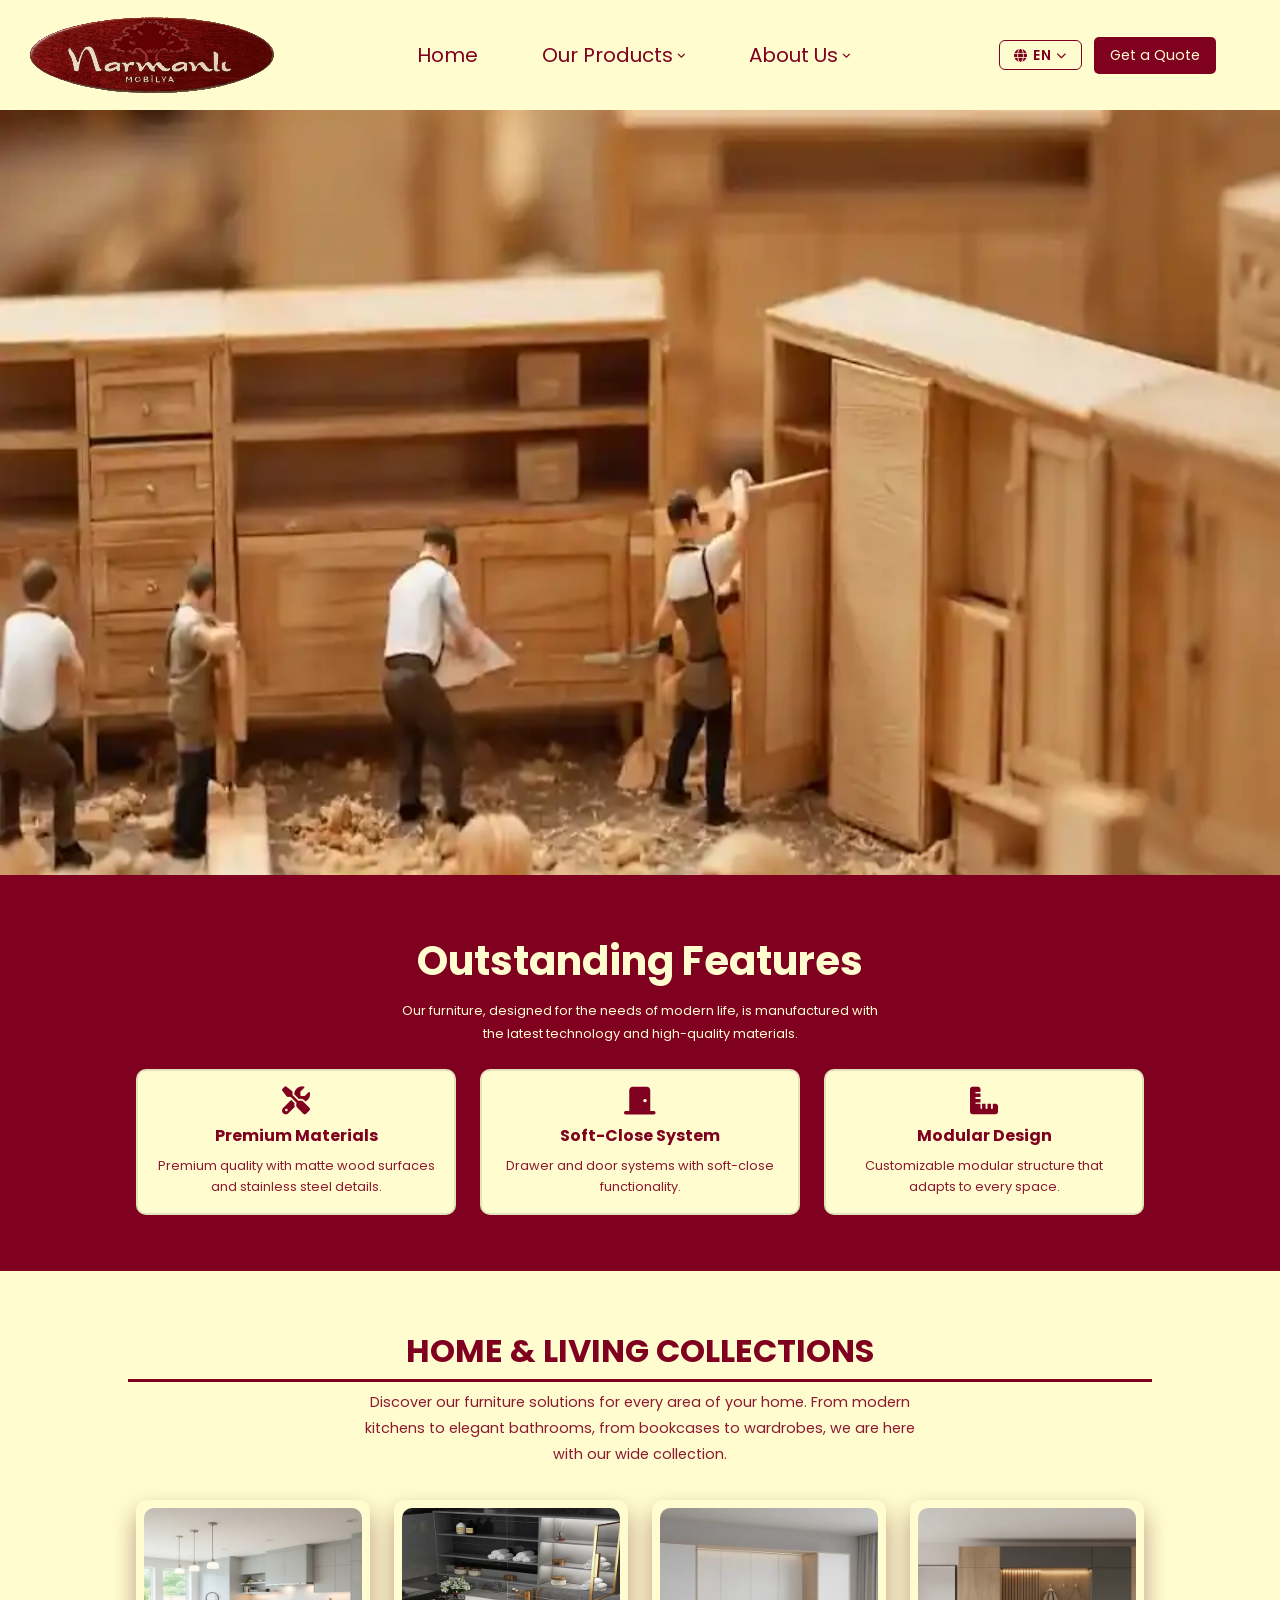
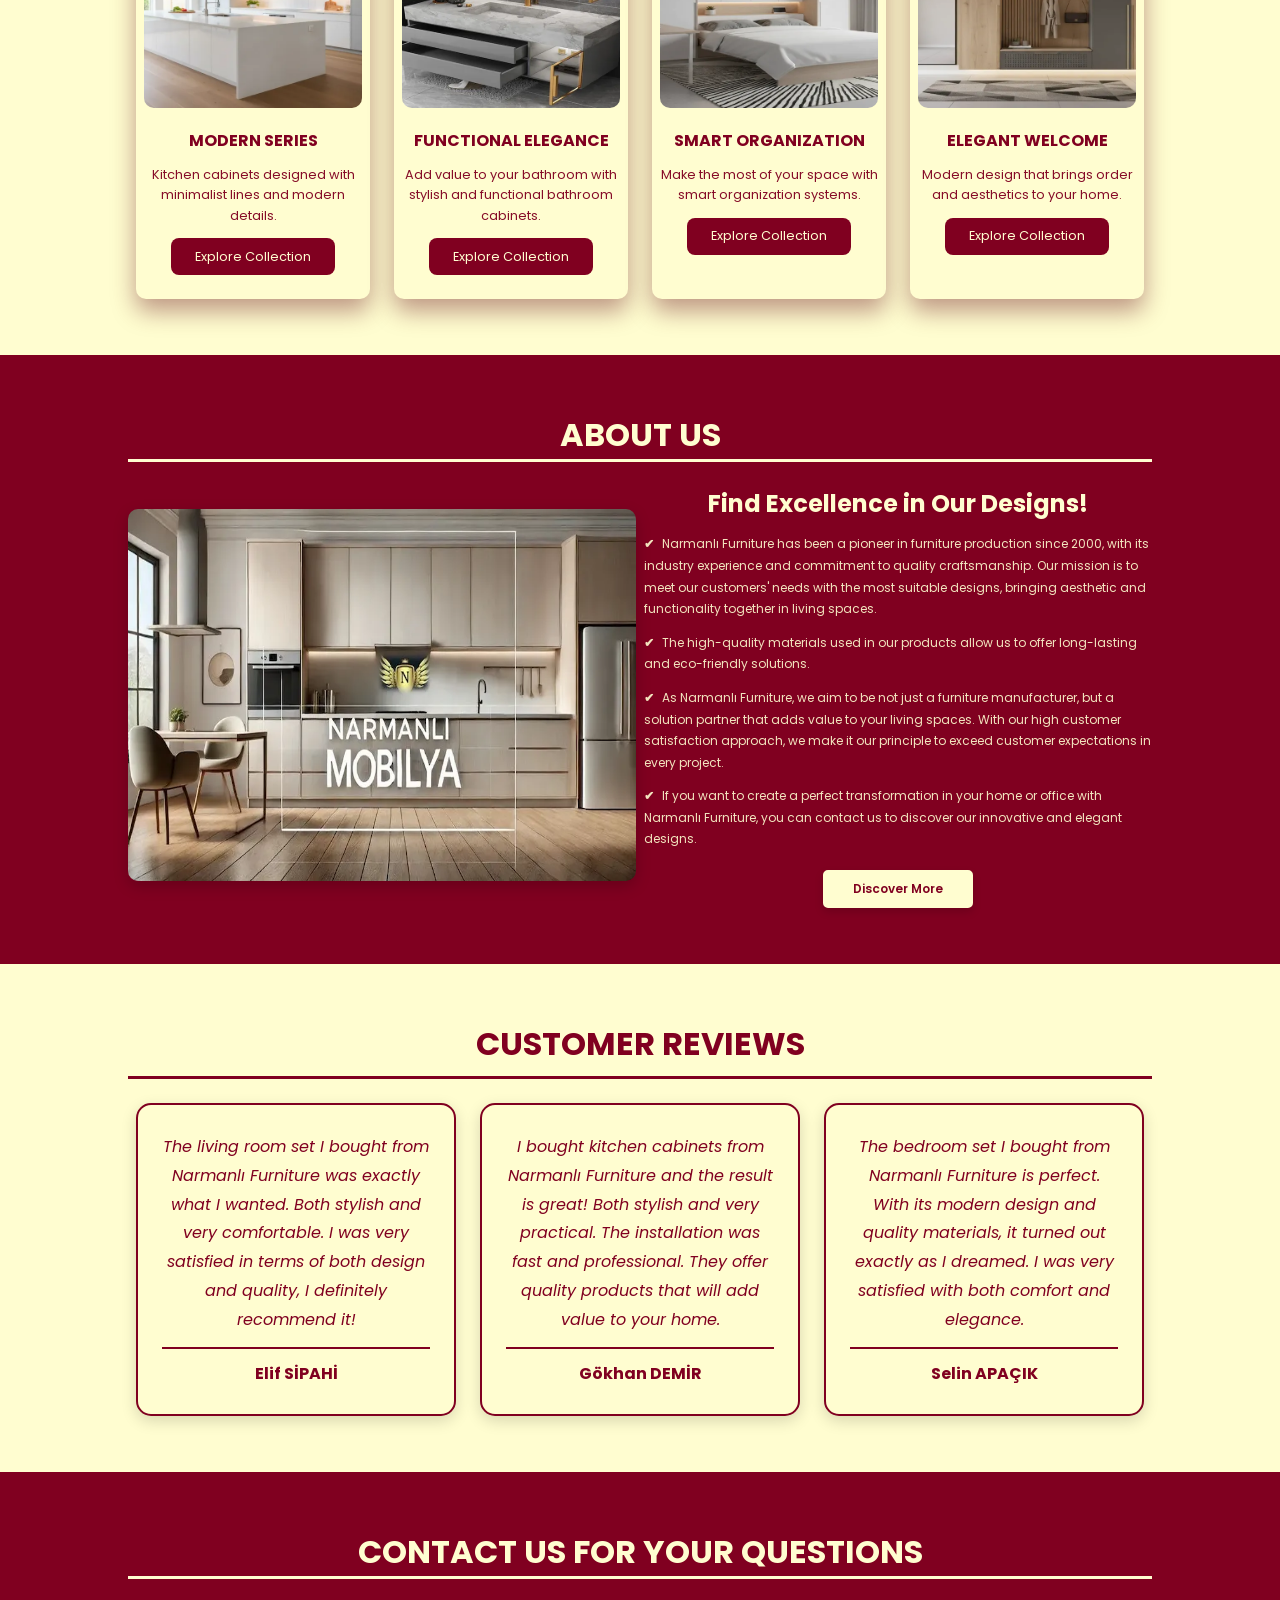
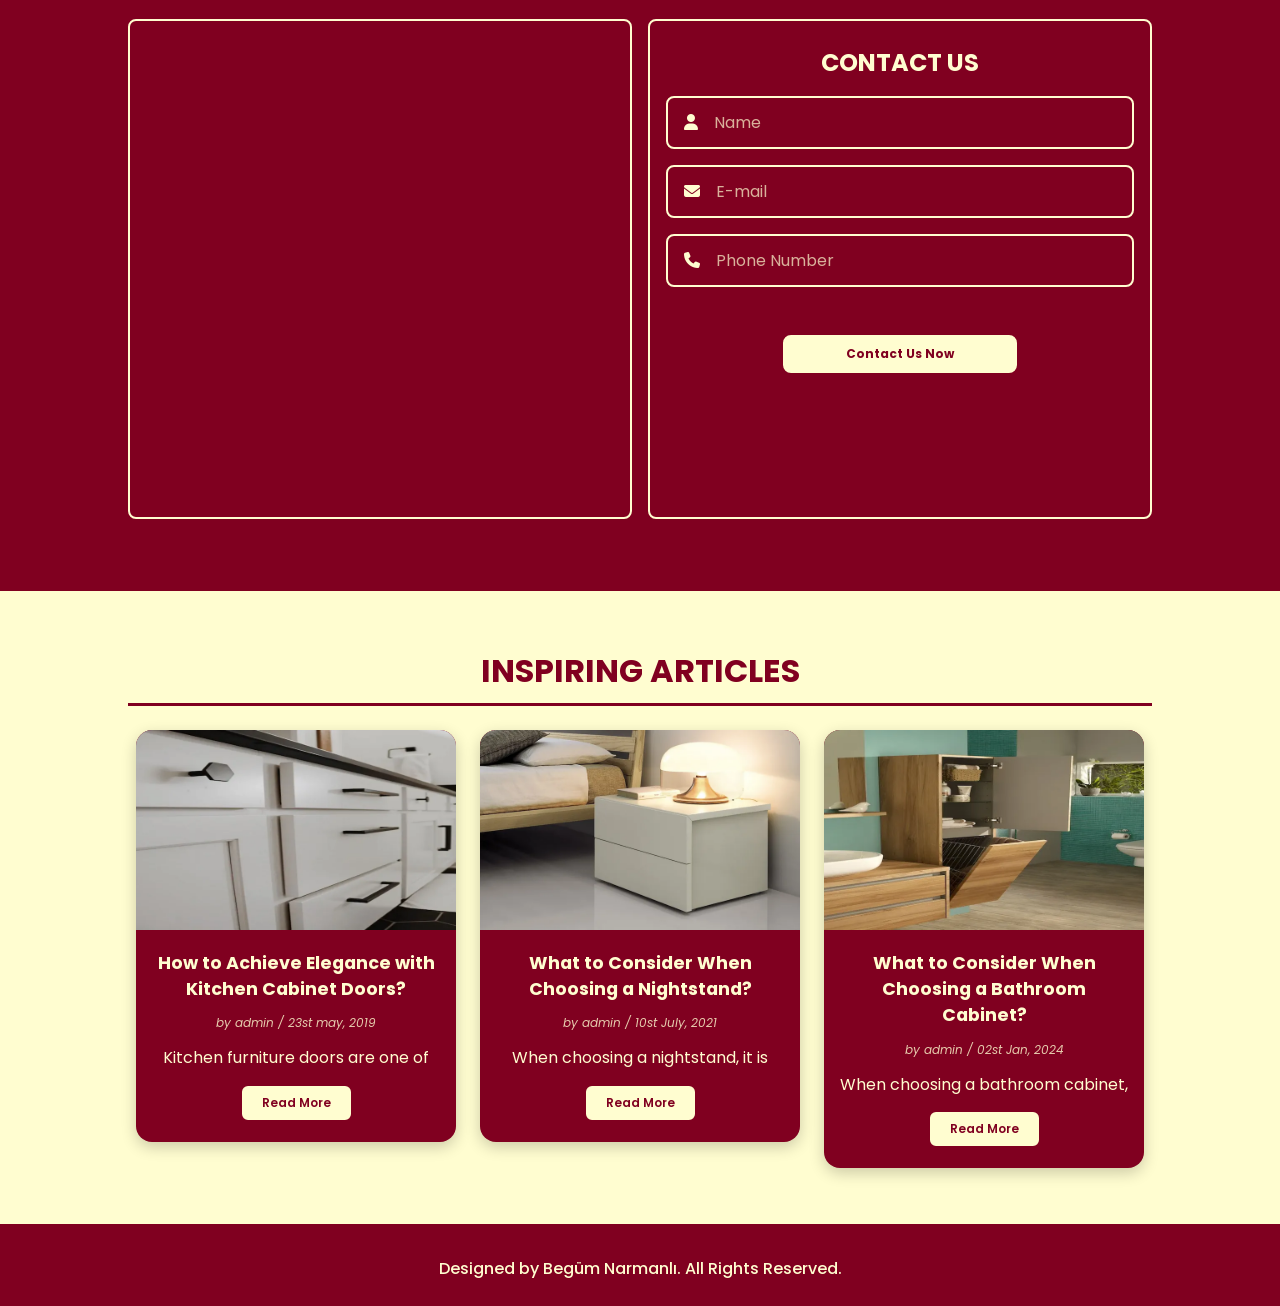
==== index.html @ 0a2f7d7a "logo svg güncellendi, ikon eklendi" ====
<!doctype html>
<html lang="tr">
  <head>
    <meta charset="UTF-8" />
    <meta http-equiv="X-UA-Compatible" content="IE=edge" />
    <meta name="viewport" content="width=device-width, initial-scale=1.0" />
    <link rel="preconnect" href="https://fonts.googleapis.com" />
    <link rel="preconnect" href="https://fonts.gstatic.com" crossorigin />
    <link
      href="https://fonts.googleapis.com/css2?family=Poppins:wght@100;300;400;500;600&display=swap"
      rel="stylesheet"
    />
    <link
      rel="stylesheet"
      href="https://cdnjs.cloudflare.com/ajax/libs/font-awesome/6.1.1/css/all.min.css"
      integrity="sha512-KfkfwYDsLkIlwQp6LFnl8zNdLGxu9YAA1QvwINks4PhcElQSvqcyVLLD9aMhXd13uQjoXtEKNosOWaZqXgel0g=="
      crossorigin="anonymous"
      referrerpolicy="no-referrer"
    />
    <title>Narmanlı Mobilya</title>

    <link rel="icon" type="image/png" href="resimler/icons/app-icon-512.png" />
    <link rel="apple-touch-icon" href="resimler/icons/app-icon-apple.png" />
    <link
      rel="icon"
      type="image/png"
      sizes="192x192"
      href="resimler/icons/app-icon-192.png"
    />
    <link
      rel="icon"
      type="image/png"
      sizes="512x512"
      href="resimler/icons/app-icon-512.png"
    />
    <meta
      name="msapplication-TileImage"
      content="resimler/icons/app-icon-512.png"
    />
    <link rel="stylesheet" href="styles/style.css" />
  </head>
  <body>
    <header class="header">
      <a href="#" class="logo">
        <img
          src="resimler/hakkimizda/narmanli-logo.svg"
          alt="Narmanlı Mobilya"
        />
      </a>

      <nav class="navbar">
        <a href="index.html" data-i18n="nav-home">Anasayfa</a>

        <div class="dropdown">
          <a href="#" class="dropbtn" data-i18n="nav-products">Ürünlerimiz</a>
          <ul class="dropdown-content">
            <li>
              <a href="products-mutfak.html" data-i18n="nav-mutfak">MUTFAK</a>
            </li>
            <li>
              <a href="products-banyo.html#banyo" data-i18n="nav-banyo"
                >BANYO</a
              >
            </li>
            <li>
              <a href="products-vestiyer.html#vestiyer" data-i18n="nav-vestiyer"
                >VESTİYER</a
              >
            </li>
            <li>
              <a href="products-komodin.html#komodin" data-i18n="nav-komodin"
                >KOMODİN</a
              >
            </li>
            <li>
              <a href="products-gardırop.html#gardirob" data-i18n="nav-gardırop"
                >GARDIROP</a
              >
            </li>
            <li>
              <a href="products-kitaplık.html#kitaplik" data-i18n="nav-kitaplik"
                >KİTAPLIK</a
              >
            </li>
            <li>
              <a href="products-sifonyer.html#sifonyer" data-i18n="nav-sifonyer"
                >ŞİFONYER</a
              >
            </li>
            <li>
              <a
                href="products-dusmeyatak.html#dusme-yatak"
                data-i18n="nav-dusme-yatak"
                >DÜŞME YATAK</a
              >
            </li>
          </ul>
        </div>

        <div class="dropdown">
          <a href="#" class="dropbtn" data-i18n="nav-about">Hakkımızda</a>
          <ul class="dropdown-content">
            <li>
              <a href="kurumsal-ilkeler.html" data-i18n="nav-kurumsal"
                >KURUMSAL İLKELERİMİZ</a
              >
            </li>
            <li><a href="vizyon.html" data-i18n="nav-vizyon">VİZYONUMUZ</a></li>
            <li><a href="misyon.html" data-i18n="nav-misyon">MİSYONUMUZ</a></li>
            <li>
              <a href="urun-konseptleri.html" data-i18n="nav-urun-konsept"
                >ÜRÜN KONSEPTLERİMİZ</a
              >
            </li>
            <li><a href="slogan.html" data-i18n="nav-slogan">SLOGANIMIZ</a></li>
          </ul>
        </div>

        <a
          href="https://wa.me/905057379044"
          target="_blank"
          rel="noopener"
          class="whatsapp-btn whatsapp-mobile"
          data-i18n="nav-whatsapp"
          >Teklif Alın</a
        >
      </nav>

      <div class="header-right">
        <div class="lang-switcher-wrapper">
          <div id="lang-switcher">
            <button
              id="lang-toggle-btn"
              onclick="toggleLangDropdown()"
              aria-label="Dil seç"
            >
              <i class="fas fa-globe"></i>
              <span id="current-lang-label">TR</span>
              <i class="fas fa-chevron-down"></i>
            </button>
            <div id="lang-dropdown" role="menu">
              <button
                class="lang-option active"
                data-lang="tr"
                onclick="setLang('tr')"
                role="menuitem"
              >
                TR
              </button>
              <button
                class="lang-option"
                data-lang="en"
                onclick="setLang('en')"
                role="menuitem"
              >
                EN
              </button>
              <button
                class="lang-option"
                data-lang="ru"
                onclick="setLang('ru')"
                role="menuitem"
              >
                RU
              </button>
            </div>
          </div>
        </div>
        <div id="menu-btn" class="fas fa-bars"></div>
        <a
          href="https://wa.me/905057379044"
          target="_blank"
          rel="noopener"
          class="whatsapp-btn whatsapp-desktop"
          data-i18n="nav-whatsapp"
          >Teklif Alın</a
        >
      </div>
    </header>

    <section class="home">
      <video
        autoplay
        muted
        loop
        playsinline
        webkit-playsinline
        preload="metadata"
        class="bg-video"
        poster="resimler/anasayfa/video-kapak.webp"
        fetchpriority="high"
      >
        <source
          src="resimler/anasayfa/0.50-Minyatür-Insanlar-ıos-uyumlu.mp4"
          type="video/mp4"
        />
        <span data-i18n="video_error"
          >Tarayıcınız bu videoyu desteklemiyor.</span
        >
      </video>
    </section>

    <section class="features" data-scroll-color="light">
      <div class="features-header">
        <h2 data-i18n="features-title">Öne Çıkan Özellikler</h2>
        <p data-i18n="features-desc">
          Modern yaşamın ihtiyaçlarına uygun tasarlanmış mobilyalarımız, en son
          teknoloji ve yüksek kalite malzemelerle üretilmektedir.
        </p>
      </div>

      <div class="features-grid">
        <div class="feature-box">
          <i class="fa-solid fa-screwdriver-wrench"></i>
          <h3 data-i18n="feature1-title">Premium Malzemeler</h3>
          <p data-i18n="feature1-desc">
            Mat dokulu ahşap yüzeyler ve paslanmaz çelik detaylarla premium
            kalite.
          </p>
        </div>
        <div class="feature-box">
          <i class="fas fa-door-closed"></i>
          <h3 data-i18n="feature2-title">Soft-Close Sistem</h3>
          <p data-i18n="feature2-desc">
            Yumuşak kapanma özellikli çekmece ve kapak sistemleri.
          </p>
        </div>
        <div class="feature-box">
          <i class="fa-solid fa-ruler-combined"></i>
          <h3 data-i18n="feature3-title">Modüler Tasarım</h3>
          <p data-i18n="feature3-desc">
            Her alana uyum sağlayan özelleştirilebilir modüler yapı.
          </p>
        </div>
      </div>
    </section>

    <section class="menu" id="menu" data-scroll-color="dark">
      <h1 class="heading" data-i18n="menu-title">
        EV VE YAŞAM KOLEKSİYONLARIMIZ
      </h1>
      <p data-i18n="menu-desc">
        Evinizin her alanına uygun mobilya çözümlerimizi keşfedin. Modern
        mutfaklardan şık banyolara, kitaplıklardan gardıroplara kadar geniş
        koleksiyonumuzla yanınızdayız.
      </p>

      <div class="box-container">
        <div class="box">
          <div class="box-head">
            <img
              src="resimler/anasayfa/anasayfa-mutfak.webp"
              width="590"
              height="350"
              loading="lazy"
              alt="Mutfak Koleksiyonu"
            />
            <h3 class="menu-category" data-i18n="menu-cat1">MODERN SERİ</h3>
            <p class="box-text" data-i18n="menu-text1">
              Minimalist çizgiler ve modern detaylarla tasarlanmış mutfak
              dolapları.
            </p>
            <a
              href="products-mutfak.html"
              class="koleksiyon-btn"
              data-i18n="koleksiyon-btn"
              >Koleksiyonu İncele</a
            >
          </div>
        </div>

        <div class="box">
          <div class="box-head">
            <img
              src="resimler/anasayfa/anasayfa-banyo.webp"
              width="590"
              height="350"
              loading="lazy"
              alt="Banyo Koleksiyonu"
            />
            <h3 class="menu-category" data-i18n="menu-cat2">
              FONKSİYONEL ŞIKLIK
            </h3>
            <p class="box-text" data-i18n="menu-text2">
              Şık ve fonksiyonel banyo dolapları ile banyonuza değer katın.
            </p>
            <a
              href="products-banyo.html"
              class="koleksiyon-btn"
              data-i18n="koleksiyon-btn"
              >Koleksiyonu İncele</a
            >
          </div>
        </div>

        <div class="box">
          <div class="box-head">
            <img
              src="resimler/anasayfa/anasayfa-dusme-yatak.webp"
              width="590"
              height="350"
              loading="lazy"
              alt="Düşme Yatak Koleksiyonu"
            />
            <h3 class="menu-category" data-i18n="menu-cat3">AKILLI DÜZEN</h3>
            <p class="box-text" data-i18n="menu-text3">
              Akıllı düzenleme sistemleri ile alanınızı en iyi şekilde
              değerlendirin.
            </p>
            <a
              href="products-dusmeyatak.html"
              class="koleksiyon-btn"
              data-i18n="koleksiyon-btn"
              >Koleksiyonu İncele</a
            >
          </div>
        </div>

        <div class="box">
          <div class="box-head">
            <img
              src="resimler/anasayfa/anasayfa-gardırop.webp"
              width="590"
              height="350"
              loading="lazy"
              alt="Gardırop Koleksiyonu"
            />
            <h3 class="menu-category" data-i18n="menu-cat4">ZARİF KARŞILAMA</h3>
            <p class="box-text" data-i18n="menu-text4">
              Evinize düzen ve estetik katacak modern tasarım.
            </p>
            <a
              href="products-gardırop.html"
              class="koleksiyon-btn"
              data-i18n="koleksiyon-btn"
              >Koleksiyonu İncele</a
            >
          </div>
        </div>
      </div>
    </section>

    <section class="about" id="about" data-scroll-color="light">
      <h1 class="heading"><span data-i18n="about-title">Hakkımızda</span></h1>
      <div class="row">
        <div class="image">
          <img
            src="resimler/anasayfa/about.webp"
            width="655"
            height="372"
            alt="Hakkımızda"
            loading="lazy"
          />
        </div>
        <div class="content">
          <h3 data-i18n="about-h3">Mükemmelliği Tasarımlarımızda Bulun!</h3>
          <p data-i18n="about-p1">
            Narmanlı Mobilya, 2000 yılından bu yana sektördeki tecrübesi ve
            kaliteli işçilik anlayışıyla mobilya üretiminde öncü bir markadır.
            Misyonumuz, müşterilerimizin ihtiyaçlarına en uygun tasarımları
            sunarak, yaşam alanlarını estetik ve fonksiyonellikle
            buluşturmaktır.
          </p>
          <p data-i18n="about-p2">
            Ürünlerimizde kullanılan yüksek kaliteli malzemeler, uzun ömürlü ve
            çevre dostu çözümler sunmamıza olanak tanımaktadır.
          </p>
          <p data-i18n="about-p3">
            Narmanlı Mobilya olarak, sadece bir mobilya üreticisi değil, aynı
            zamanda yaşam alanlarınıza değer katan bir çözüm ortağı olmayı
            amaçlıyoruz. Yüksek müşteri memnuniyeti anlayışımızla, her
            projemizde müşteri beklentilerini aşmayı ilke ediniyoruz.
          </p>
          <p data-i18n="about-p4">
            Siz de Narmanlı Mobilya ile evinizde veya ofisinizde mükemmel bir
            değişim yaratmak isterseniz, yenilikçi ve şık tasarımlarımızı
            keşfetmek için bizimle iletişime geçebilirsiniz.
          </p>
          <a
            href="kurumsal-ilkeler.html"
            class="kesfet-btn"
            data-i18n="about-btn"
            >Daha Fazla Keşfet</a
          >
        </div>
      </div>
    </section>

    <section class="review" id="review" data-scroll-color="dark">
      <h1 class="yorumlar-heading" data-i18n="reviews-title">
        Kullanıcı <span>Yorumları</span>
      </h1>
      <div class="box-container">
        <div class="box">
          <p data-i18n="review1">
            Narmanlı Mobilya'dan aldığım oturma odası takımı tam istediğim gibi
            oldu. Hem şık hem de çok rahat. Hem tasarım hem de kalite açısından
            çok memnun kaldım, kesinlikle tavsiye ederim!
          </p>
          <h3>Elif SİPAHİ</h3>
        </div>
        <div class="box">
          <p data-i18n="review2">
            Narmanlı Mobilya'dan mutfak dolapları aldım ve sonuç harika! Hem şık
            hem de çok kullanışlı. Kurulum hızlı ve profesyoneldi. Evinize değer
            katacak kaliteli ürünler sunuyorlar.
          </p>
          <h3>Gökhan DEMİR</h3>
        </div>
        <div class="box">
          <p data-i18n="review3">
            Narmanlı Mobilya'dan aldığım yatak odası takımı mükemmel. Modern
            tasarımı ve kaliteli malzemeleri ile hayalimdeki gibi oldu. Hem
            kullanım rahatlığı hem de şıklığıyla çok memnun kaldım.
          </p>
          <h3>Selin APAÇIK</h3>
        </div>
      </div>
    </section>

    <main>
      <section class="contact" id="contact" data-scroll-color="light">
        <h2 class="heading" data-i18n="contact-title">
          Sorularınız İçİn <span>Bize Ulaşın</span>
        </h2>

        <div class="row">
          <iframe
            title="Narmanlı Mobilya Mağaza Konumu"
            class="map"
            src="https://www.google.com/maps/embed?pb=!1m18!1m12!1m3!1d12037.852231349814!2d28.985091699999998!3d41.03700175!2m3!1f0!2f0!3f0!3m2!1i1024!2i768!4f13.1!3m3!1m2!1s0x14cab7650656bd63%3A0x8ca058b28c20b6c3!2zVGFrc2ltIE1leWRhbsSxLCBHw7xtw7zFn3N1eXUsIDM0NDM1IEJleW_En2x1L8Swc3RhbmJ1bA!5e0!3m2!1str!2str!4v1652655842555!5m2!1str!2str"
            loading="lazy"
            referrerpolicy="no-referrer-when-downgrade"
          ></iframe>

          <form>
            <h3 data-i18n="contact-h3">Bİze Ulaşın</h3>

            <div class="inputBox">
              <i class="fas fa-user" aria-hidden="true"></i>
              <input
                type="text"
                id="name"
                name="name"
                data-i18n-placeholder="contact-name"
                placeholder="İsim"
                aria-label="İsim"
              />
            </div>

            <div class="inputBox">
              <i class="fas fa-envelope" aria-hidden="true"></i>
              <input
                type="email"
                id="email"
                name="email"
                data-i18n-placeholder="contact-email"
                data-i18n-title="contact-email-title"
                placeholder="E-mail"
                required
                aria-label="E-posta adresi"
                title="Lütfen geçerli bir e-posta adresi giriniz."
              />
            </div>

            <div class="inputBox">
              <i class="fas fa-phone" aria-hidden="true"></i>
              <input
                type="text"
                id="phone"
                name="phone"
                data-i18n-placeholder="contact-phone"
                data-i18n-title="contact-phone-title"
                placeholder="Telefon Numarası"
                required
                pattern="[0-9]{10,15}"
                aria-label="Telefon numarası"
                title="Lütfen sadece 10 ila 15 hane arasında rakam giriniz."
              />
            </div>

            <button class="btn" data-i18n="contact-btn">
              Hemen İletişime Geçin
            </button>
          </form>
        </div>
      </section>
    </main>

    <section class="blogs" id="blogs" data-scroll-color="dark">
      <h1 class="blogs-heading" data-i18n="blogs-title">
        İlham<span> Veren Yazılar</span>
      </h1>
      <div class="box-container">
        <div class="box">
          <div class="image">
            <img
              src="resimler/anasayfa/blog_1.webp"
              width="590"
              height="350"
              loading="lazy"
              alt="blog"
            />
          </div>
          <div class="content">
            <a href="#" class="title" data-i18n="blog1-title"
              >Mutfak Kapaklarıyla Şıklık Nasıl Sağlanır?</a
            >
            <span>by admin / 23st may, 2019</span>
            <p data-i18n="blog1-text">
              Mutfak mobilyası kapakları, hem estetik hem de fonksiyonellik
              açısından mutfak tasarımının en önemli unsurlarından biridir.
              Doğru malzeme ve tasarım seçimiyle, mutfağınızda şıklığı ve düzeni
              bir arada yakalayabilirsiniz.
            </p>
            <a href="#" class="blog-btn" data-i18n="blog-btn">Devamını Oku</a>
          </div>
        </div>
        <div class="box">
          <div class="image">
            <img
              src="resimler/anasayfa/blog_2.webp"
              width="590"
              height="350"
              loading="lazy"
              alt="blog"
            />
          </div>
          <div class="content">
            <a href="#" class="title" data-i18n="blog2-title"
              >Komodin Seçiminde Nelere Dikkat Edilmeli?</a
            >
            <span>by admin / 10st July, 2021</span>
            <p data-i18n="blog2-text">
              Komodin seçerken, hem estetik hem de fonksiyonelliği göz önünde
              bulundurmak önemlidir. Doğru boyut, odanızın havasını
              değiştirebilir ve ihtiyacınıza göre çekmece veya raf gibi ek
              depolama alanları sunarak düzeni sağlar.
            </p>
            <a href="#" class="blog-btn" data-i18n="blog-btn">Devamını Oku</a>
          </div>
        </div>
        <div class="box">
          <div class="image">
            <img
              src="resimler/anasayfa/blog_3.webp"
              width="590"
              height="350"
              loading="lazy"
              alt="blog"
            />
          </div>
          <div class="content">
            <a href="#" class="title" data-i18n="blog3-title"
              >Banyo Dolabı Seçerken Nelere Dikkat Edilmeli?</a
            >
            <span>by admin / 02st Jan, 2024</span>
            <p data-i18n="blog3-text">
              Banyo dolabı seçerken, suya dayanıklı malzemeler tercih etmek uzun
              ömürlü kullanım sağlar. Ayrıca, alanı verimli kullanabilmek için
              kompakt tasarımlar ve raf ya da çekmece gibi depolama çözümleri
              önemlidir. Banyo dolabınızın rengi ve tarzı, banyonuzun genel
              dekorasyonu ile uyumlu olmalı, aynı zamanda işlevsel bir alan
              yaratmalıdır.
            </p>
            <a href="#" class="blog-btn" data-i18n="blog-btn">Devamını Oku</a>
          </div>
        </div>
      </div>
    </section>

    <section class="footer" data-scroll-color="light">
      <div class="credit">
        <span data-i18n="footer-text"
          >Begüm Narmanlı tarafından tasarlanmıştır. Tüm Hakları Saklıdır.</span
        >
      </div>
    </section>

    <button id="backToTop">
      <i class="fas fa-tools"></i>
    </button>

    <script src="js/lang.js"></script>
    <script src="js/script.js"></script>
  </body>
</html>
---- styles/style.css ----
:root {
  --main-color: #800020;
  --black-color: #fffdd0;
  --border: 0.1rem solid rgba(255, 255, 255, 0.4);
}

* {
  font-family: "Poppins", sans-serif;
  font-display: swap;
  margin: 0;
  padding: 0;
  box-sizing: border-box;
  outline: none;
  border: none;
  text-decoration: none;
  transition: 0.2s ease;
}

html {
  font-size: 55%;
  scroll-padding-top: 9rem;
  scroll-behavior: smooth;
  overflow-x: hidden;
}

html::-webkit-scrollbar {
  width: 0.8rem;
  background-color: var(--black-color);
}

html::-webkit-scrollbar-track {
  background-color: transparent;
}

html::-webkit-scrollbar-thumb {
  border-radius: 3rem;
  background-color: var(--main-color);
}

body {
  background-color: var(--main-color);
  overflow-x: hidden;
}

[data-i18n] {
  visibility: hidden;
}

section {
  padding: 3.5rem 7%;
}

a {
  color: var(--black-color);
  text-decoration: none;
}

.btn {
  margin-top: 1rem;
  display: inline-block;
  padding: 0.5rem 2rem;
  border-radius: 1rem;
  font-size: 1.5rem;
  color: var(--black-color);
  background-color: var(--main-color);
  cursor: pointer;
}

.heading {
  color: var(--black-color);
  text-transform: uppercase;
  font-size: 4rem;
  margin-bottom: 3.5rem;
  border-bottom: 0.1rem solid var(--black-color);
}

.heading span {
  color: var(--black-color);
  text-transform: uppercase;
}

.search-input {
  font-size: 1.6rem;
  color: var(--black-color);
  padding: 1rem;
  text-transform: none;
  border-radius: 3rem;
}

#backToTop {
  position: fixed;
  bottom: 8px;
  right: 8px;
  width: 35px;
  height: 35px;
  border: none;
  border-radius: 50%;
  background-color: transparent;
  color: inherit;
  font-size: 14px;
  cursor: pointer;
  display: none;
  align-items: center;
  justify-content: center;
  box-shadow: 0 4px 8px rgba(0, 0, 0, 0.3);
  transition:
    background-color 0.3s,
    color 0.3s,
    transform 0.3s,
    opacity 0.3s;
  z-index: 1000;
}

body.no-scroll,
html.no-scroll {
  overflow: hidden;
  position: fixed;
  width: 100%;
}

.header {
  background-color: var(--black-color);
  display: flex;
  align-items: center;
  justify-content: space-between;
  padding: 0.3rem 5% 0.3rem 2%;
  margin: 0;
  border-radius: 0;
  position: sticky;
  top: 0;
  z-index: 1000;
  gap: 1rem;
}

.header .logo img {
  width: 130px !important;
  height: 50px !important;
  display: block;
  object-fit: contain;
}

#menu-btn {
  display: block;
  cursor: pointer;
  font-size: 2.5rem;
  color: var(--main-color);
}

.header-right {
  display: flex;
  align-items: center;
  gap: 1.5rem;
}

.header .navbar {
  position: absolute;
  top: 100%;
  right: -100%;
  background-color: var(--black-color);
  height: calc(100vh - 80px);
  width: 100vw;
  display: block;
  transition: right 0.5s ease-out;
  border: 2px solid var(--main-color);
  overflow-y: auto;
}

.header .navbar.active {
  right: 0;
}

.header .navbar > a {
  display: flex;
  align-items: center;
  justify-content: space-between;
  padding: 2rem 2rem;
  border-bottom: 1px solid var(--main-color);
  margin: 0;
  font-size: 2.5rem;
  color: var(--main-color);
  text-decoration: none;
}

.header .navbar > a::after {
  content: "\f105";
  font-family: "Font Awesome 5 Free";
  font-weight: 900;
  margin-left: 0.5rem;
  color: inherit;
  font-size: 1.2rem;
}

.header .navbar .dropdown {
  border-bottom: 1px solid var(--main-color);
}

.header .navbar .dropdown .dropbtn {
  display: flex;
  align-items: center;
  justify-content: space-between;
  width: 100%;
  padding: 2rem 2rem;
  margin: 0;
  font-size: 2.5rem;
  color: var(--main-color);
  background: none;
  border: none;
  cursor: pointer;
  text-decoration: none;
  text-align: left;
}

.header .navbar .dropdown .dropbtn::after {
  content: "\f105";
  font-family: "Font Awesome 5 Free";
  font-weight: 900;
  margin-left: 0.5rem;
  color: inherit;
  font-size: 1.2rem;
  transition: transform 0.3s ease;
}

.header .navbar .dropdown.active .dropbtn::after {
  transform: rotate(90deg);
}

.dropdown-content {
  display: none;
  background-color: var(--main-color);
  list-style-type: none;
  padding: 0;
  margin: 0;
  max-height: 0;
  overflow: hidden;
  transition: max-height 0.5s ease-out;
}

.header .navbar .dropdown.active .dropdown-content {
  display: block;
  max-height: 500px;
}

.dropdown-content li {
  list-style: none;
}

.dropdown-content a {
  display: block;
  padding: 1.5rem 2rem;
  padding-left: 4rem;
  color: var(--black-color);
  text-decoration: none;
  font-size: 2rem;
  border-bottom: 1px solid var(--black-color);
  transition:
    background-color 0.3s ease,
    padding-left 0.3s ease;
}

.dropdown-content a:hover {
  background-color: rgba(139, 0, 0, 0.1);
  padding-left: 4.5rem;
}

.dropdown-content li:last-child a {
  border-bottom: none;
}

.dropdown-content a::after {
  content: none;
}

.whatsapp-desktop {
  display: none;
}

.whatsapp-mobile {
  background-color: var(--main-color);
  color: var(--black-color) !important;
  width: 15rem;
  border-radius: 5px;
  border-bottom: none;
  transform: translateY(0);
  transition: all 0.2s ease-in;
  text-align: center !important;
  margin-top: 20px !important;
  padding: 1rem !important;
  display: block;
  margin-left: 2rem !important;
  margin-right: auto !important;
}

.whatsapp-mobile::after {
  content: none !important;
}

.header .navbar > a.whatsapp-mobile::after {
  content: none !important;
}

.header .search-form {
  position: absolute;
  top: 115%;
  right: 7%;
  background-color: var(--black-color);
  width: 50rem;
  height: 5rem;
  display: flex;
  align-items: center;
  border-radius: 3rem;
  box-shadow: 0px 0px 25px 2px rgb(0 0 0 / 75%);
  transform: scaleY(0);
}

.header .search-form.active {
  transform: scaleY(1);
}

.header .search-form i {
  cursor: pointer;
  font-size: 2.2rem;
  margin-right: 1.5rem;
  color: var(--black-color);
}

.header .search-form input {
  width: 100%;
}

.lang-switcher-wrapper {
  display: flex;
  align-items: center;
  flex-shrink: 0;
}

#lang-switcher {
  position: relative;
  display: inline-flex;
  align-items: center;
}

#lang-toggle-btn {
  display: flex;
  align-items: center;
  gap: 5px;
  background: transparent;
  border: 1.5px solid var(--main-color) !important;
  color: var(--main-color);
  padding: 6px 12px;
  border-radius: 6px;
  cursor: pointer;
  font-size: 13px;
  font-weight: 600;
  letter-spacing: 0.05em;
  transition:
    background 0.2s,
    border-color 0.2s;
  white-space: nowrap;
  line-height: 1;
}

#lang-toggle-btn:hover {
  background: rgba(128, 0, 32, 0.08);
}

#lang-toggle-btn .fa-globe {
  font-size: 13px;
}

#lang-toggle-btn .fa-chevron-down {
  font-size: 10px;
  transition: transform 0.2s;
}

#lang-switcher.open #lang-toggle-btn .fa-chevron-down {
  transform: rotate(180deg);
}

#lang-dropdown {
  display: none;
  position: absolute;
  top: calc(100% + 6px);
  right: 0;
  background: var(--black-color);
  border: 1.5px solid var(--main-color) !important;
  border-radius: 8px;
  box-shadow: 0 8px 24px rgba(128, 0, 32, 0.15);
  overflow: hidden;
  min-width: 80px;
  flex-direction: column;
  z-index: 9999;
}

#lang-switcher.open #lang-dropdown {
  display: flex;
}

.lang-option {
  padding: 9px 18px;
  font-size: 13px;
  font-weight: 600;
  letter-spacing: 0.04em;
  cursor: pointer;
  color: var(--main-color);
  background: transparent;
  border: none !important;
  text-align: center;
  transition: background 0.15s;
  font-family: "Poppins", sans-serif;
}

.lang-option:hover {
  background: rgba(128, 0, 32, 0.08);
}

.lang-option.active {
  background: var(--main-color);
  color: var(--black-color);
}

.home {
  position: relative;
  min-height: 22vh;
  display: flex;
  align-items: center;
  justify-content: center;
  overflow: hidden;
}

.home video.bg-video {
  position: absolute;
  top: 0;
  left: 0;
  width: 100%;
  height: 100%;
  object-fit: cover;
  z-index: -1;
}

.home .content {
  max-width: 60rem;
  position: relative;
  z-index: 1;
}

.features {
  padding: 4rem 5%;
  text-align: center;
  background: var(--main-color);
}

.features-header h2 {
  font-size: 2.5rem;
  color: var(--black-color);
  margin-bottom: 1rem;
  font-weight: bold;
}

.features-header p {
  max-width: 60rem;
  margin: 0 auto 3rem;
  font-size: 1.6rem;
  color: var(--black-color);
  line-height: 1.8;
}

.features-grid {
  display: grid;
  grid-template-columns: repeat(auto-fit, minmax(250px, 1fr));
  gap: 2rem;
  padding: 0 1rem;
}

.feature-box {
  background: var(--black-color);
  border: 2px solid rgba(0, 0, 0, 0.1);
  border-radius: 10px;
  padding: 2rem;
  transition: transform 0.3s ease;
}

.feature-box:hover {
  transform: translateY(-10px);
  box-shadow: 0 8px 20px rgba(139, 0, 0, 0.3);
}

.feature-box i {
  font-size: 3.5rem;
  color: var(--main-color);
  margin-bottom: 1rem;
}

.feature-box h3 {
  font-size: 2rem;
  margin-bottom: 1rem;
  color: var(--main-color);
}

.feature-box p {
  font-size: 1.5rem;
  color: var(--main-color);
  line-height: 1.6;
  opacity: 0.9;
}

.menu {
  padding: 3rem 5%;
  text-align: center;
  background: var(--black-color);
  color: var(--main-color);
}

.menu .heading {
  font-size: 2.8rem;
  font-weight: bold;
  text-align: center;
  margin-bottom: 1rem;
  padding-bottom: 0.5rem;
  border-bottom: 2px solid var(--main-color);
  display: inline-block;
  color: var(--main-color);
  border-bottom: 3px solid var(--main-color);
}

.menu > p {
  font-size: 1.6rem;
  color: var(--main-color);
  opacity: 0.9;
  max-width: 70rem;
  margin: 1rem auto 4rem auto;
  text-align: center;
  line-height: 1.8;
}

.box-container {
  display: grid;
  grid-template-columns: repeat(auto-fit, minmax(280px, 1fr));
  gap: 2.5rem;
  padding: 0 1rem;
}

.box {
  background: var(--black-color);
  border-radius: 10px;
  overflow: hidden;
  transition:
    transform 0.3s ease,
    box-shadow 0.3s ease;
  box-shadow: 0 12px 25px rgba(92, 0, 17, 0.4);
}

.box:hover {
  transform: translateY(-8px);
  box-shadow: 0 8px 20px rgba(92, 0, 17, 0.4);
}

.box-head img {
  width: 100%;
  height: 200px;
  object-fit: cover;
  display: block;
  border-radius: 10px;
}

.box-head {
  padding: 1rem;
}

.menu-category {
  display: inline-block;
  font-size: 0.9rem;
  font-weight: bold;
  color: var(--main-color);
  margin-bottom: 0.5rem;
  text-transform: uppercase;
}

.box-head h3 {
  font-size: 1.9rem;
  color: var(--main-color);
  margin-top: 2.5rem;
}

.box-text {
  font-size: 1.5rem;
  color: var(--main-color);
  line-height: 1.6;
  margin: 1rem 0 1.5rem 0;
  opacity: 0.95;
}

.koleksiyon-btn {
  display: inline-block;
  background-color: var(--main-color);
  color: var(--black-color);
  padding: 0.5rem 2rem;
  font-size: 1.5rem;
  border-radius: 1rem;
  transition: all 0.3s ease-in-out;
  margin-bottom: 2rem;
}

.about .heading {
  font-size: 2.8rem;
  color: var(--black-color);
  text-align: center;
  margin-bottom: 3rem;
  font-weight: bold;
  border-bottom: 3px solid var(--black-color);
}

.about .row {
  display: flex;
  flex-wrap: wrap;
  gap: 1rem;
  align-items: center;
}

.about .row .image {
  flex: 1 1 45rem;
}

.about .row img {
  width: 100%;
  border-radius: 10px;
  box-shadow: 0 5px 15px rgba(0, 0, 0, 0.2);
}

.about .row .content {
  flex: 1 1 45rem;
  display: flex;
  flex-direction: column;
  align-items: center;
}

.about .row .content h3 {
  font-size: 2.5rem;
  color: var(--black-color);
  margin-bottom: 1.5rem;
  font-weight: bold;
  text-align: center;
}

.about .row .content p {
  font-size: 1.6rem;
  color: var(--black-color);
  margin-bottom: 1.5rem;
  line-height: 1.8;
  opacity: 0.9;
  text-align: center;
}

.kesfet-btn {
  display: inline-block;
  background-color: var(--black-color);
  color: var(--main-color);
  padding: 1rem 2.5rem;
  border-radius: 5px;
  font-size: 1.5rem;
  text-decoration: none;
  font-weight: 600;
  transition: all 0.3s ease;
  box-shadow: 0 4px 8px rgba(0, 0, 0, 0.15);
  margin-top: 1rem;
  border: 2px solid var(--black-color);
}

.review {
  background-color: var(--black-color);
  padding: 3.5rem 5%;
}

.yorumlar-heading {
  color: var(--main-color);
  text-transform: uppercase;
  font-size: 2.8rem;
  margin-bottom: 3rem;
  border-bottom: 3px solid var(--main-color);
  padding-bottom: 1rem;
  text-align: center;
  display: inline-block;
  margin-left: auto;
  margin-right: auto;
  width: 100%;
}

.yorumlar-heading span {
  color: var(--main-color);
  text-transform: uppercase;
}

.review .box-container {
  display: flex;
  flex-direction: column;
  gap: 2rem;
  max-width: 80rem;
  margin: 0 auto;
}

.review .box-container .box {
  border: 2px solid var(--main-color);
  text-align: center;
  padding: 2rem 2.5rem;
  background-color: var(--black-color);
  border-radius: 15px;
  height: fit-content;
  box-shadow: 0 5px 15px rgba(0, 0, 0, 0.15);
  transition:
    transform 0.3s ease,
    box-shadow 0.3s ease;
  position: relative;
}

.review .box-container .box p {
  font-size: 1.5rem;
  line-height: 1.8;
  padding: 0rem 0 1.5rem 0;
  color: var(--main-color);
  font-style: italic;
  position: relative;
}

.review .box-container .box h3 {
  padding-top: 1.5rem;
  font-size: 1.8rem;
  color: var(--main-color);
  font-weight: bold;
  border-top: 2px solid var(--main-color);
}

.contact {
  padding: 3.5rem 5%;
}

.contact .heading {
  font-size: 2.8rem;
  color: var(--black-color);
  text-align: center;
  margin-bottom: 3rem;
  font-weight: bold;
  border-bottom: 3px solid var(--black-color);
}

.contact .heading span {
  color: var(--black-color);
}

.contact .row {
  display: flex;
  flex-wrap: wrap;
  gap: 2rem;
  padding: 0;
}

.contact .row .map {
  flex: 1 1 45rem;
  width: 100%;
  height: 400px;
  object-fit: cover;
  margin: 2rem 0;
  border-radius: 1rem;
  border: 2px solid var(--black-color);
}

.contact .row form {
  flex: 1 1 45rem;
  padding: 3rem 2rem;
  text-align: center;
  margin: 2rem 0;
  border-radius: 1rem;
  border: 2px solid var(--black-color);
}

.contact .row form h3 {
  text-transform: uppercase;
  font-size: 2.5rem;
  color: var(--black-color);
  margin-bottom: 2rem;
  font-weight: bold;
}

.contact .row form .inputBox {
  display: flex;
  align-items: center;
  margin: 2rem 0;
  border: 2px solid var(--black-color);
  border-radius: 1rem;
  background-color: transparent;
}

.contact .row form .inputBox i {
  color: var(--black-color);
  font-size: 2rem;
  padding-left: 2rem;
}

.contact .row form .inputBox input {
  width: 100%;
  padding: 1.5rem 2rem;
  font-size: 1.6rem;
  color: var(--black-color);
  text-transform: none;
  background-color: transparent;
  border: none;
  outline: none;
}

.contact .row form .btn {
  color: var(--main-color);
  background-color: var(--black-color);
  font-weight: bold;
  padding: 1.2rem 3rem;
  font-size: 1.6rem;
  border-radius: 1rem;
  cursor: pointer;
  border: 2px solid var(--black-color);
  transition: all 0.3s ease;
  margin-top: 1rem;
  width: 100%;
}

.contact .row form .inputBox input::placeholder {
  color: var(--black-color);
  opacity: 0.7;
}

.contact .row form .inputBox input:-ms-input-placeholder {
  color: var(--black-color);
}

.contact .row form .inputBox input::-ms-input-placeholder {
  color: var(--black-color);
}

.blogs {
  background-color: var(--black-color);
  padding: 3.5rem 5%;
}

.blogs-heading {
  color: var(--main-color);
  text-transform: uppercase;
  font-size: 2.8rem;
  margin-bottom: 3rem;
  border-bottom: 3px solid var(--main-color);
  padding-bottom: 1rem;
  text-align: center;
}

.blogs-heading span {
  color: var(--main-color);
  text-transform: uppercase;
}

.blogs .box-container {
  display: grid;
  grid-template-columns: repeat(auto-fit, minmax(30rem, 1fr));
  gap: 2.5rem;
  align-items: start;
}

.blogs .box-container .box {
  background-color: var(--main-color);
  border-radius: 2rem;
  overflow: hidden;
  box-shadow: 0 5px 15px rgba(0, 0, 0, 0.2);
  transition:
    transform 0.3s ease,
    box-shadow 0.3s ease;
}

.blogs .box-container .box .image {
  height: 25rem;
  overflow: hidden;
  width: 100%;
}

.blogs .box-container .box .image img {
  height: 100%;
  object-fit: cover;
  width: 100%;
  transition: transform 0.3s ease;
}

.blogs .box-container .box:hover .image img {
  transform: scale(1.2);
}

.blogs .box-container .box .content {
  padding: 2.5rem 2rem;
  text-align: center;
}

.blogs .box-container .box .content .title {
  line-height: 1.5;
  font-size: 2rem;
  color: var(--black-color);
  text-decoration: none;
  display: block;
  margin-bottom: 1rem;
  font-weight: bold;
}

.blogs .box-container .box .content span {
  display: block;
  color: var(--black-color);
  padding-top: 0.5rem;
  font-size: 1.4rem;
  opacity: 0.8;
  font-style: italic;
}

.blogs .box-container .box .content p {
  font-size: 1.5rem;
  line-height: 1.8;
  color: var(--black-color);
  padding: 1.5rem 0;
  max-height: 5.4rem;
  overflow: hidden;
  transition: max-height 0.3s ease;
}

.blogs .box-container .box .content p.expanded {
  max-height: 50rem;
}

.blogs .box-container .box .content .blog-btn {
  display: inline-block;
  background-color: var(--black-color);
  color: var(--main-color);
  padding: 1rem 2.5rem;
  margin-top: 1rem;
  font-size: 1.5rem;
  border-radius: 1rem;
  transition: all 0.3s ease-in-out;
  text-decoration: none;
  font-weight: 600;
  border: 2px solid var(--main-color);
}

.footer {
  background-color: var(--main-color);
  text-align: center;
  padding: 2rem 5%;
}

.footer .share a:hover {
  background-color: var(--main-color);
}

.footer .credit {
  font-size: 1.5rem;
  color: var(--black-color);
  font-weight: 400;
  padding-top: 1rem;
  line-height: 1.6;
}

.footer .credit span {
  color: var(--black-color);
  font-weight: 500;
}

@media (min-width: 768px) and (max-width: 1023px) {
  html {
    font-size: 60%;
  }

  section {
    padding: 5rem 7%;
  }

  .header {
    background-color: var(--black-color);
    display: flex;
    align-items: center;
    justify-content: space-between;
    padding: 0 2%;
    margin: 0;
    border-radius: 0;
    position: sticky;
    top: 0;
    z-index: 1000;
  }

  .header .logo {
    margin-right: 0;
    flex-shrink: 0;
  }

  #menu-btn {
    display: none;
  }

  .header .navbar {
    position: static;
    height: auto;
    width: 100%;
    display: flex;
    flex-direction: row;
    align-items: center;
    flex: 1;
    justify-content: center;
    gap: clamp(0.8rem, 2vw, 2.5rem);
    border: none;
    overflow: visible;
    background: transparent;
    margin-top: 0;
    padding: 0 1rem;
  }

  .header .navbar > a {
    padding: 0.8rem clamp(0.5rem, 1vw, 1.2rem);
    border: none;
    font-size: clamp(1.8rem, 2.2vw, 2.5rem);
    white-space: nowrap;
  }

  .header .navbar > a::after {
    content: none;
  }

  .header .navbar .dropdown {
    position: relative;
    border: none;
  }

  .header .navbar .dropdown .dropbtn {
    padding: 0.8rem clamp(0.5rem, 1vw, 1.2rem);
    font-size: clamp(1.8rem, 2.2vw, 2.5rem);
  }

  .header .navbar .dropdown .dropbtn::after {
    content: "\f107";
    transform: none;
  }

  .header .navbar .dropdown.active .dropbtn::after {
    transform: rotate(180deg);
  }

  .header .logo img {
    width: 200px !important;
    height: 75px !important;
  }

  .lang-switcher-wrapper {
    flex-shrink: 0;
    margin-left: 0.5rem;
  }

  #lang-toggle-btn {
    font-size: 13px;
    padding: 6px 12px;
  }

  .lang-option {
    font-size: 13px;
    padding: 9px 16px;
  }

  .whatsapp-mobile {
    display: none !important;
  }

  .whatsapp-desktop {
    display: block;
    margin-left: auto;
    flex-shrink: 0;
    padding: clamp(0.5rem, 1vw, 1rem) clamp(1rem, 1.5vw, 2rem);
    font-size: clamp(1.4rem, 1.8vw, 1.8rem);
    background-color: var(--main-color);
    color: var(--black-color);
    border-radius: 5px;
    white-space: nowrap;
    transition:
      transform 0.2s ease,
      box-shadow 0.2s ease;
  }

  .whatsapp-desktop:hover {
    transform: translateY(-3px);
    box-shadow: 0 6px 16px rgba(128, 0, 32, 0.3);
  }

  .dropdown-content {
    position: absolute;
    min-width: 134px;
    top: 6.2rem;
    left: 0;
    border: 2px solid var(--main-color);
    z-index: 100;
    border: none;
    text-align: center;
    border-radius: 5px;
  }

  .dropdown-content a {
    padding: 1.2rem 2rem;
    font-size: 1.5rem;
  }

  .dropdown-content a:hover {
    padding-left: 2rem;
  }

  .home {
    min-height: 36vh;
  }

  .features {
    padding: 5rem 7%;
  }

  .features-grid {
    grid-template-columns: repeat(3, 1fr);
    gap: 3rem;
  }

  .features-header h2 {
    font-size: 3rem;
  }

  .features-header p {
    font-size: 1.8rem;
  }

  .menu {
    padding: 5rem 7%;
  }

  .menu .heading {
    font-size: 3.5rem;
  }

  .menu > p {
    font-size: 1.8rem;
  }

  .box-container {
    grid-template-columns: repeat(2, 1fr);
    gap: 3rem;
  }

  .box-head img {
    height: 250px;
  }

  .about {
    padding: 5rem 7%;
  }

  .about .heading {
    font-size: 3.5rem;
  }

  .about .row .content h3 {
    font-size: 3rem;
  }

  .about .row .content p {
    font-size: 1.8rem;
  }

  .review {
    padding: 5rem 7%;
  }

  .yorumlar-heading {
    font-size: 3.5rem;
  }

  .review .box-container .box {
    padding: 3rem 3rem;
  }

  .review .box-container .box p {
    font-size: 1.7rem;
  }

  .review .box-container .box h3 {
    font-size: 2rem;
  }

  .contact {
    padding: 5rem 7%;
  }

  .contact .heading {
    font-size: 3.5rem;
  }

  .contact .row .map {
    height: 450px;
  }

  .contact .row form h3 {
    font-size: 3rem;
  }

  .contact .row form .inputBox input {
    font-size: 1.8rem;
  }

  .contact .row form .btn {
    font-size: 1.7rem;
    width: 34%;
  }

  .blogs {
    padding: 5rem 7%;
  }

  .blogs-heading {
    font-size: 3.5rem;
  }

  .blogs .box-container {
    grid-template-columns: repeat(3, 1fr);
    gap: 3rem;
  }

  .blogs .box-container .box .content .title {
    font-size: 2.2rem;
  }

  .blogs .box-container .box .content span {
    font-size: 1.7rem;
  }

  .blogs .box-container .box .content p {
    font-size: 2rem;
  }

  .blogs .box-container .box .content p.expanded {
    max-height: none;
    overflow: visible;
  }

  .blogs .box-container .box.expanded {
    overflow-x: hidden;
    overflow-y: visible;
  }

  .footer {
    padding: 2.5rem 7%;
  }

  .footer .credit {
    font-size: 1.7rem;
  }

  #backToTop {
    width: 50px;
    height: 50px;
    font-size: 18px;
    bottom: 15px;
    right: 5px;
  }
}

@media (min-width: 1024px) {
  html {
    font-size: clamp(50%, 0.6vw, 62.5%);
  }

  section {
    padding: 7rem 10%;
  }

  .header {
    background-color: var(--black-color);
    display: flex;
    align-items: center;
    justify-content: space-between;
    height: clamp(90px, 10vw, 110px);
    overflow: visible;
  }

  #menu-btn {
    display: none;
  }

  .header .navbar {
    position: static;
    height: auto;
    width: auto;
    display: flex;
    flex-direction: row;
    align-items: center;
    flex: 1;
    justify-content: center;
    gap: clamp(2rem, 3vw, 4rem);
    border: none;
    overflow: visible;
    background: transparent;
    margin: 0;
    padding: 0 1rem;
  }

  .header .navbar > a {
    padding: 1rem clamp(1rem, 1.5vw, 2rem);
    border: none;
    font-size: clamp(1.8rem, 2vw, 2.5rem);
    white-space: nowrap;
    transition: color 0.3s ease;
  }

  .header .navbar > a:hover {
    color: var(--main-color);
    opacity: 0.8;
  }

  .header .navbar > a::after {
    content: none;
  }

  .header .navbar .dropdown {
    position: relative;
    border: none;
  }

  .header .navbar .dropdown > a:hover {
    color: var(--main-color);
    opacity: 0.8;
  }

  .header .navbar .dropdown .dropbtn {
    padding: 1rem clamp(1rem, 1.5vw, 2rem);
    font-size: clamp(1.8rem, 2vw, 2.5rem);
  }

  .header .navbar .dropdown .dropbtn::after {
    content: "\f107";
    transform: none;
  }

  .header .navbar .dropdown.active .dropbtn::after {
    transform: rotate(180deg);
  }

  .header .logo img {
    width: 250px !important;
    height: 100px !important;
  }

  .lang-switcher-wrapper {
    flex-shrink: 0;
    margin-left: 1rem;
  }

  #lang-toggle-btn {
    font-size: 14px;
    padding: 7px 14px;
  }

  .lang-option {
    font-size: 14px;
    padding: 10px 20px;
  }

  .home {
    min-height: clamp(60vh, 70vw, 85vh);
  }

  .dropdown-content {
    position: absolute;
    background: var(--main-color);
    min-width: 200px;
    top: 134%;
    left: 0;
    border-radius: 5px;
    z-index: 100;
    text-align: center;
  }

  .dropdown-content a {
    padding: 1.2rem 2rem;
    font-size: clamp(1.6rem, 1.8vw, 2rem);
  }

  .dropdown-content a:hover {
    padding-left: 2rem;
  }

  .whatsapp-mobile {
    display: none !important;
  }

  .whatsapp-desktop {
    display: block;
    margin-left: auto;
    flex-shrink: 0;
    padding: clamp(0.5rem, 1vw, 1rem) clamp(1rem, 1.5vw, 2rem);
    font-size: clamp(1.4rem, 1.8vw, 1.8rem);
    background-color: var(--main-color);
    color: var(--black-color);
    border-radius: 5px;
    white-space: nowrap;
    transition:
      transform 0.2s ease,
      box-shadow 0.2s ease;
  }

  .whatsapp-desktop:hover {
    transform: translateY(-3px);
    box-shadow: 0 6px 16px rgba(128, 0, 32, 0.3);
  }

  .features {
    padding: 7rem 10%;
  }

  .features-header h2 {
    font-size: clamp(2rem, 5vw, 5rem);
  }

  .features-header p {
    font-size: clamp(1rem, 1vw, 2.5rem);
  }

  .features-grid {
    grid-template-columns: repeat(3, 1fr);
    gap: 3rem;
  }

  .feature-box h3 {
    font-size: clamp(2rem, 2vw, 2rem);
  }

  .feature-box p {
    font-size: clamp(1rem, 1vw, 2rem);
  }

  .menu {
    padding: 7rem 10%;
  }

  .menu .heading {
    font-size: clamp(2rem, 5vw, 4rem);
    display: block;
  }

  .menu > p {
    font-size: clamp(1.8rem, 2vw, 1.8rem);
  }

  .box-container {
    grid-template-columns: repeat(4, 1fr);
    gap: 3rem;
  }

  .menu-category {
    font-size: clamp(1.2rem, 1.4vw, 1.8rem);
  }

  .box-head h3 {
    font-size: clamp(2rem, 2.2vw, 2rem);
  }

  .box-text {
    font-size: clamp(1.6rem, 1.8vw, 1rem);
  }

  .koleksiyon-btn {
    font-size: clamp(1.6rem, 1.8vw, 0.5rem);
    padding: clamp(0.8rem, 1vw, 1.2rem) clamp(2rem, 2.5vw, 3rem);
  }

  .about {
    padding: 7rem 10%;
  }

  .about .heading {
    font-size: clamp(2rem, 5vw, 4rem);
    display: block;
  }

  .about .row .content h3 {
    font-size: clamp(3rem, 3vw, 3rem);
    text-align: left;
  }

  .about .row .content p {
    font-size: clamp(1.5rem, 1vw, 1rem);
    text-align: left;
  }

  .about .row .content p::before {
    content: "✔";
    color: var(--black-color);
    margin-right: 1rem;
    font-weight: bold;
  }

  .kesfet-btn {
    font-size: clamp(1rem, 1vw, 1.5rem);
    padding: clamp(1rem, 1vw, 1rem) clamp(2.5rem, 3vw, 3.5rem);
  }

  .review {
    padding: 7rem 10%;
  }

  .yorumlar-heading {
    font-size: clamp(2rem, 5vw, 4rem);
    display: block;
  }

  .review .box-container {
    display: flex;
    flex-direction: row;
    gap: 3rem;
    max-width: none;
  }

  .review .box-container .box {
    flex: 1;
    padding: 3.5rem 3rem;
  }

  .review .box-container .box p {
    font-size: clamp(1.6rem, 1.8vw, 2rem);
  }

  .review .box-container .box h3 {
    font-size: clamp(2rem, 2.2vw, 2rem);
  }

  .contact {
    padding: 7rem 10%;
  }

  .contact .heading {
    font-size: clamp(2rem, 5vw, 4rem);
    display: block;
  }

  .contact .row .map {
    height: 500px;
  }

  .contact .row form h3 {
    font-size: clamp(2rem, 2.2vw, 3rem);
  }

  .contact .row form .inputBox input {
    font-size: clamp(1.8rem, 2vw, 2rem);
  }

  .contact .row form .btn {
    font-size: clamp(1rem, 1vw, 1.5rem);
    padding: clamp(1rem, 1vw, 1rem) clamp(2.5rem, 3vw, 3.5rem);
    width: 50%;
    margin-top: 7%;
  }

  .blogs {
    padding: 7rem 10%;
  }

  .blogs-heading {
    font-size: clamp(2rem, 5vw, 4rem);
    display: block;
  }

  .blogs .box-container {
    grid-template-columns: repeat(3, 1fr);
    gap: 3rem;
  }

  .blogs .box-container .box .content .title {
    font-size: clamp(2.2rem, 2.5vw, 2rem);
  }

  .blogs .box-container .box .content span {
    font-size: clamp(1.4rem, 1.6vw, 1.5rem);
  }

  .blogs .box-container .box .content p {
    font-size: clamp(1.6rem, 1.8vw, 2rem);
  }

  .blog-btn {
    font-size: clamp(1rem, 1vw, 1.5rem);
    padding: clamp(1rem, 1vw, 1rem) clamp(2.5rem, 3vw, 3.5rem);
  }

  .footer {
    padding: 3rem 10%;
  }

  .footer .credit {
    font-size: clamp(1.8rem, 2vw, 2rem);
  }

  #backToTop {
    width: 40px;
    height: 40px;
    font-size: 20px;
    bottom: 10px;
    right: 20px;
  }
}
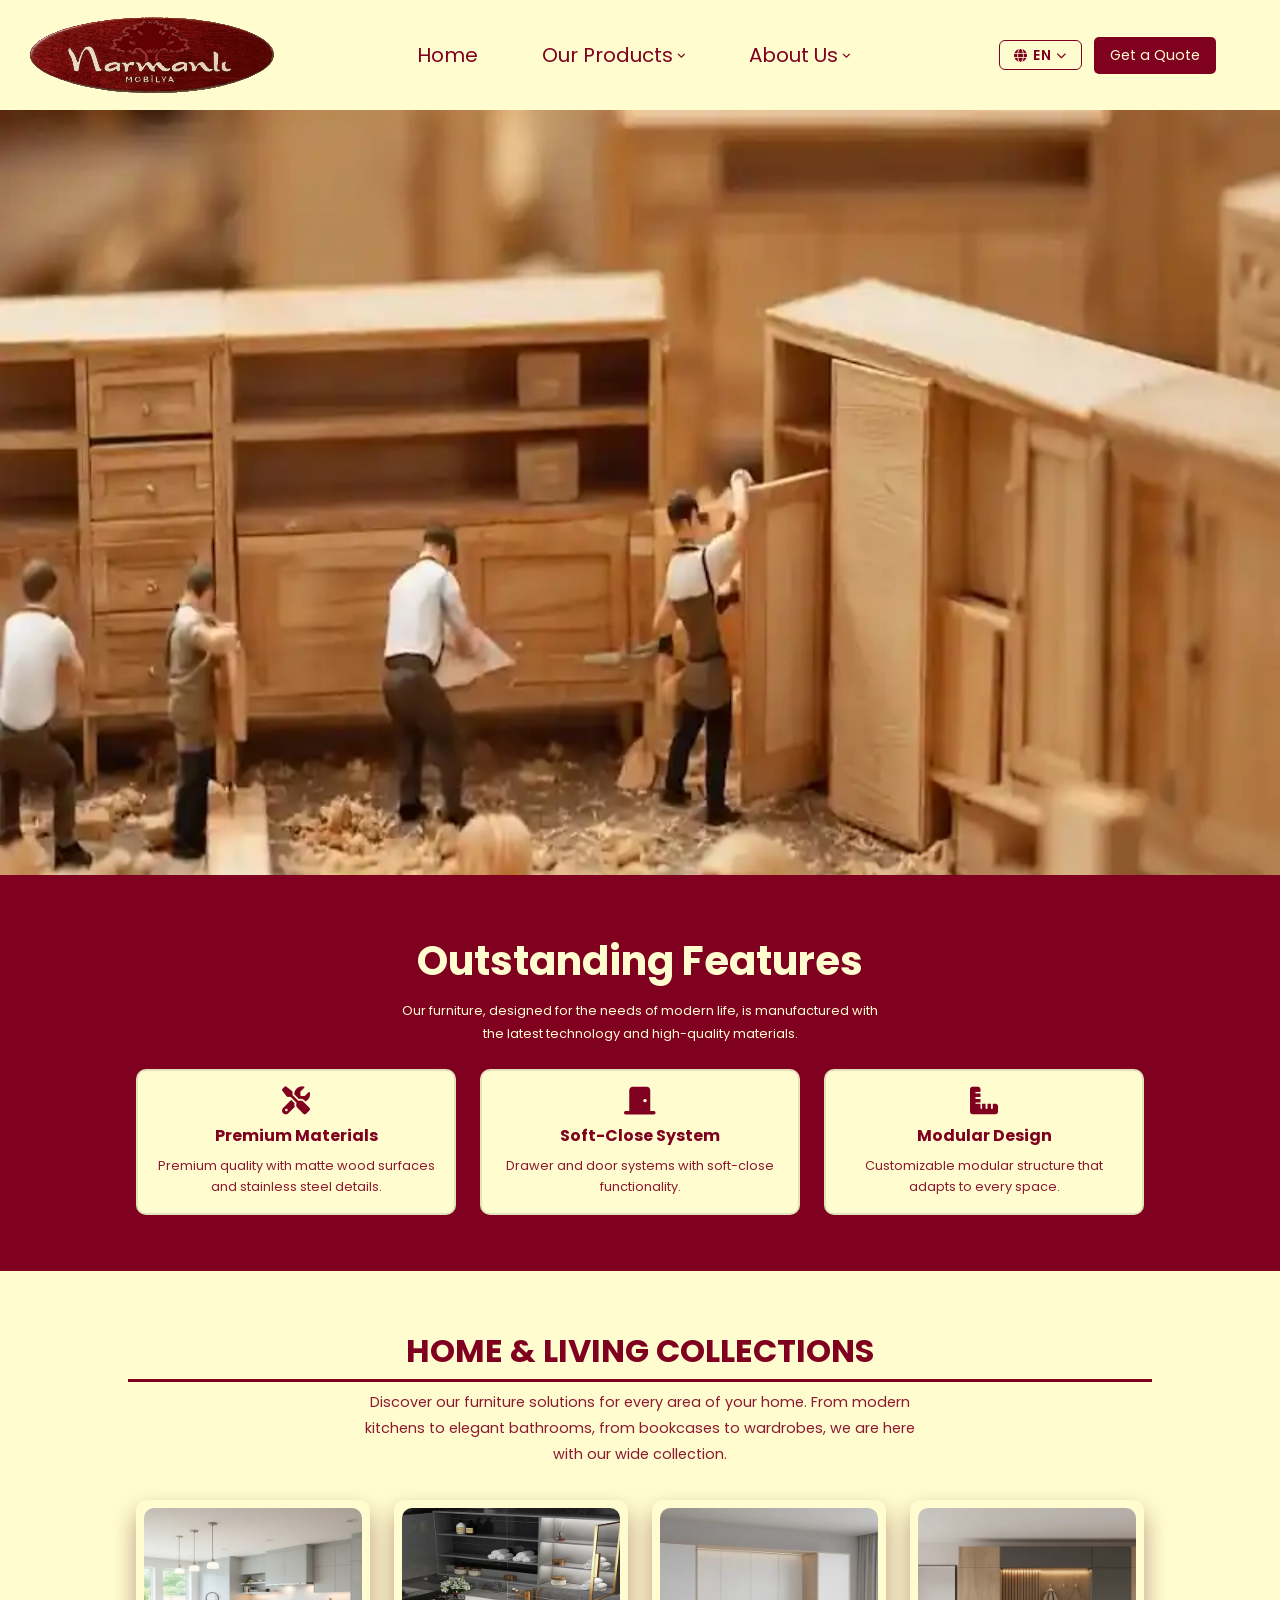
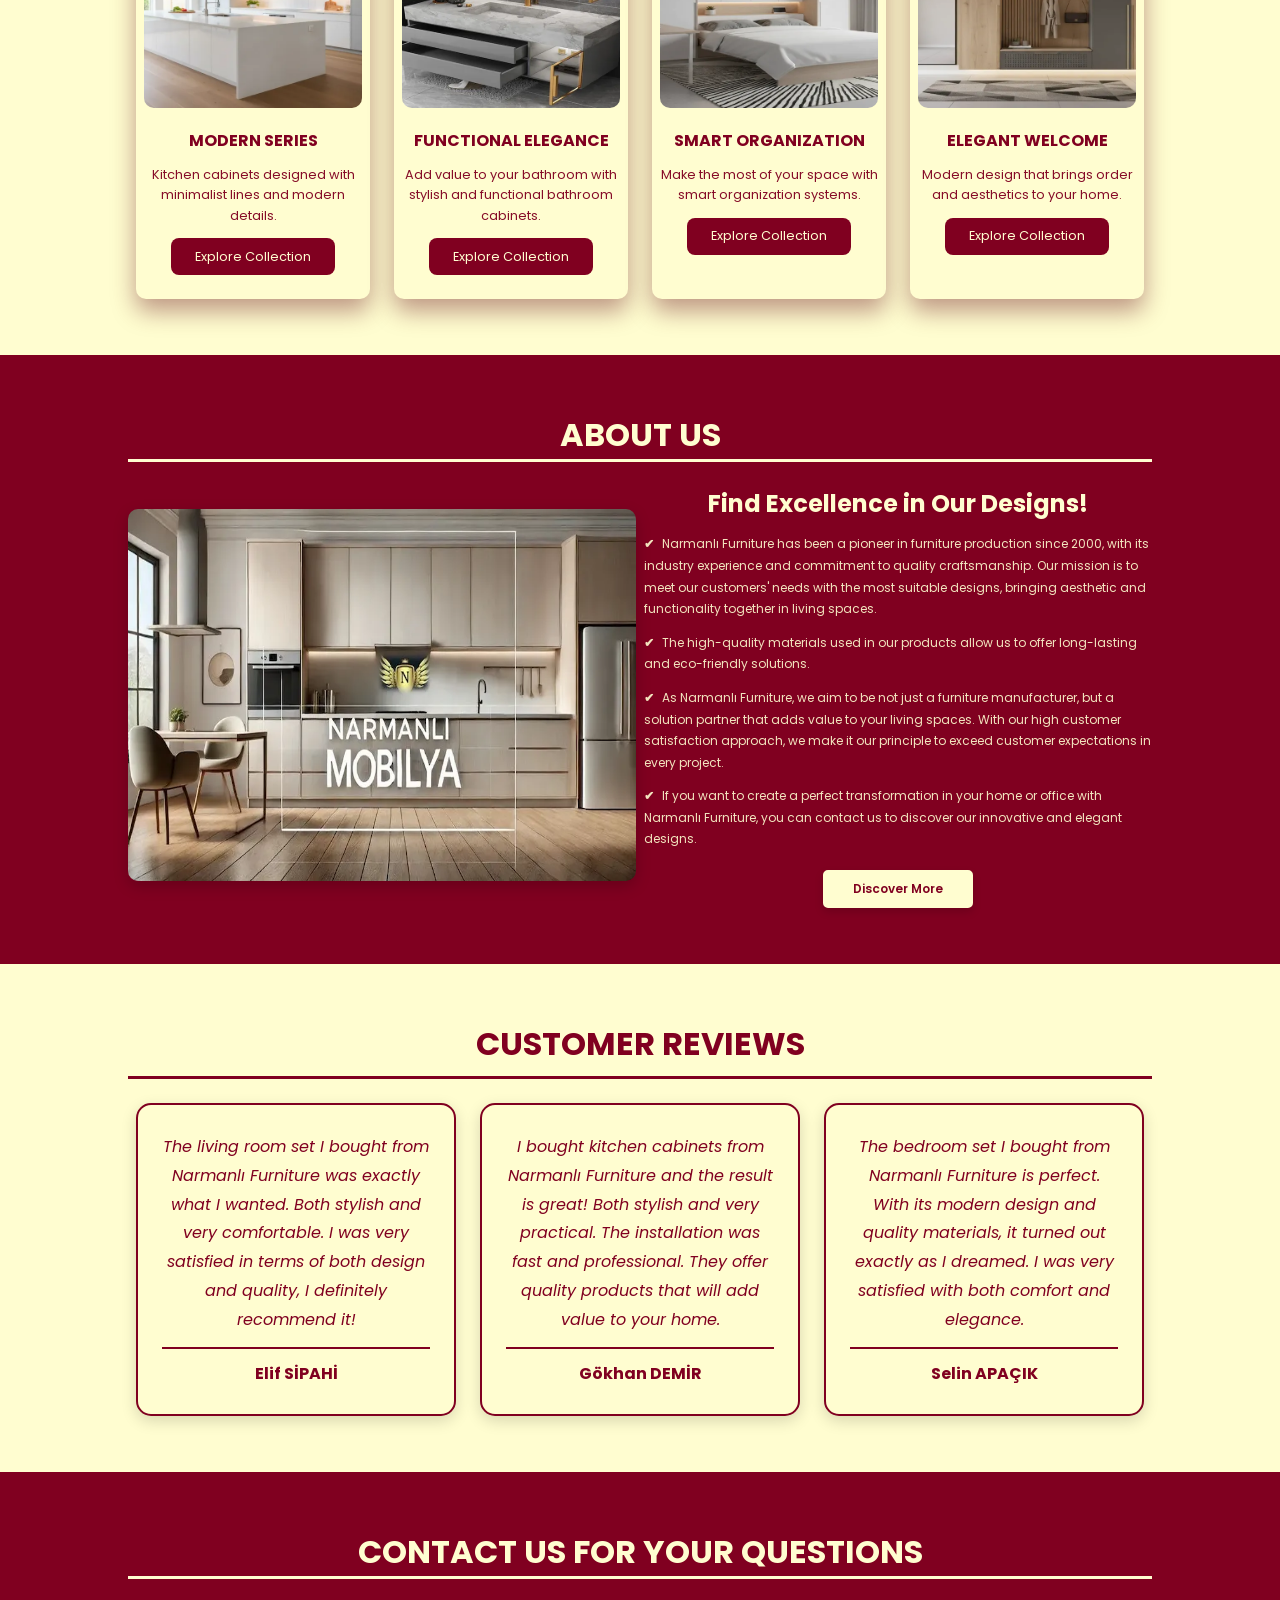
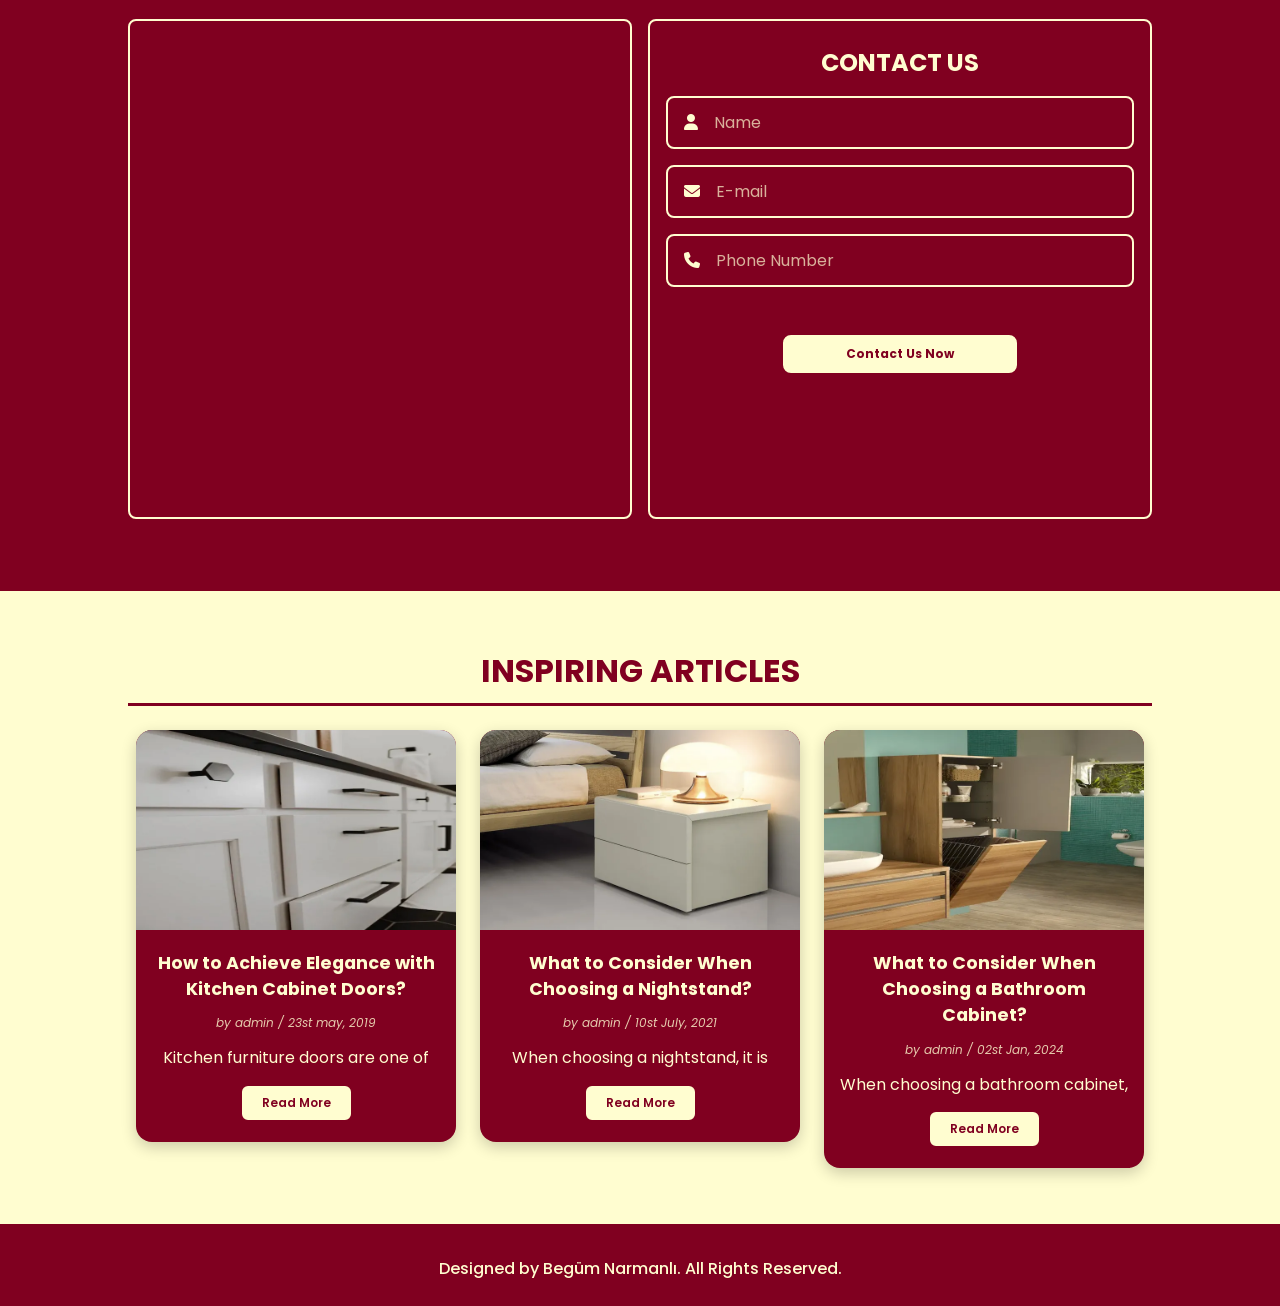
==== commit 8f44b178: "harita güncellendi." ====
--- a/index.html
+++ b/index.html
@@ -18,7 +18,8 @@
       referrerpolicy="no-referrer"
     />
     <title>Narmanlı Mobilya</title>
-
+    <link rel="manifest" href="manifest.json" />
+    <link rel="icon" type="image/png" href="resimler/icons/tools.svg" />
     <link rel="icon" type="image/png" href="resimler/icons/app-icon-512.png" />
     <link rel="apple-touch-icon" href="resimler/icons/app-icon-apple.png" />
     <link
@@ -426,9 +427,9 @@
 
         <div class="row">
           <iframe
-            title="Narmanlı Mobilya Mağaza Konumu"
+            title="Narmanlı Mobilya - Antalya"
             class="map"
-            src="https://www.google.com/maps/embed?pb=!1m18!1m12!1m3!1d12037.852231349814!2d28.985091699999998!3d41.03700175!2m3!1f0!2f0!3f0!3m2!1i1024!2i768!4f13.1!3m3!1m2!1s0x14cab7650656bd63%3A0x8ca058b28c20b6c3!2zVGFrc2ltIE1leWRhbsSxLCBHw7xtw7zFn3N1eXUsIDM0NDM1IEJleW_En2x1L8Swc3RhbmJ1bA!5e0!3m2!1str!2str!4v1652655842555!5m2!1str!2str"
+            src="https://www.google.com/maps/embed?pb=!1m18!1m12!1m3!1d102101.70178449029!2d30.635703455962553!3d36.89804638528151!2m3!1f0!2f0!3f0!3m2!1i1024!2i768!4f13.1!3m3!1m2!1s0x14c39aaeddadadc1%3A0x95c69f73f9e32e33!2sAntalya!5e0!3m2!1str!2str!4v1777899128108!5m2!1str!2str"
             loading="lazy"
             referrerpolicy="no-referrer-when-downgrade"
           ></iframe>
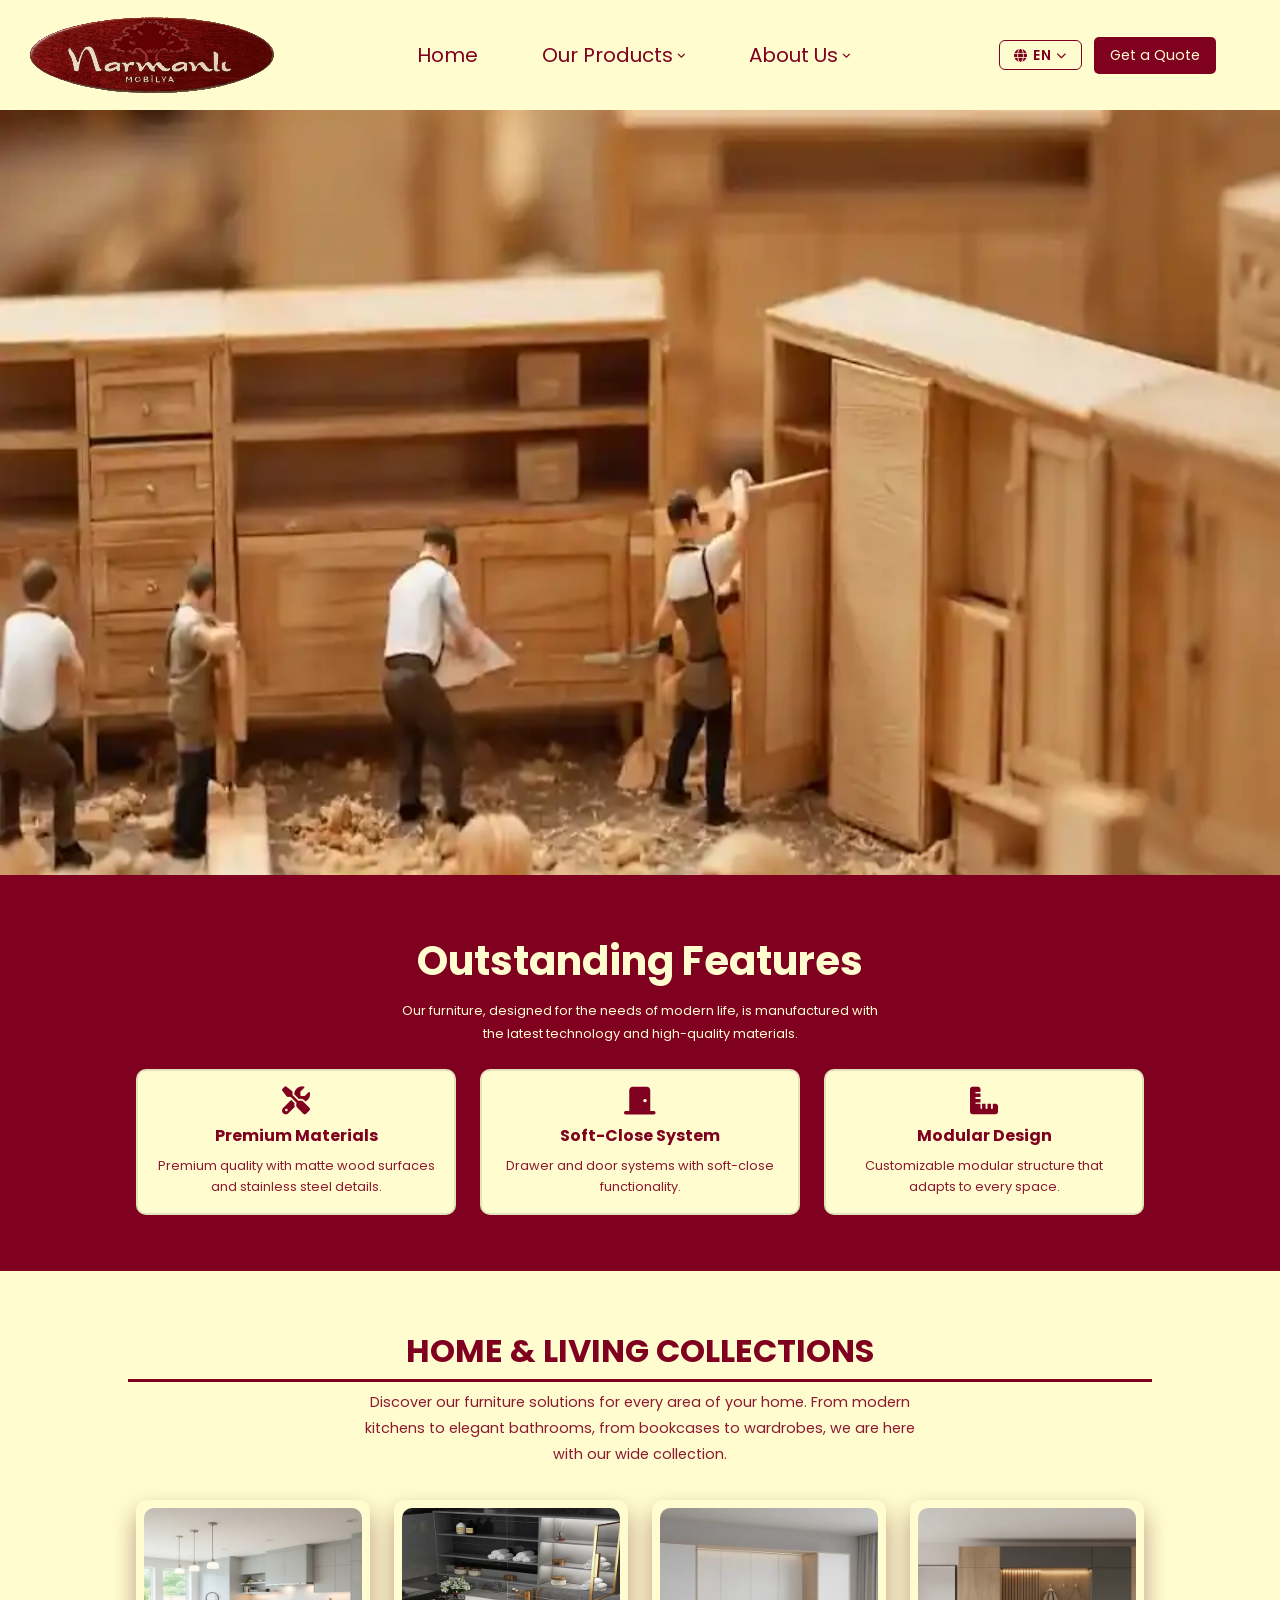
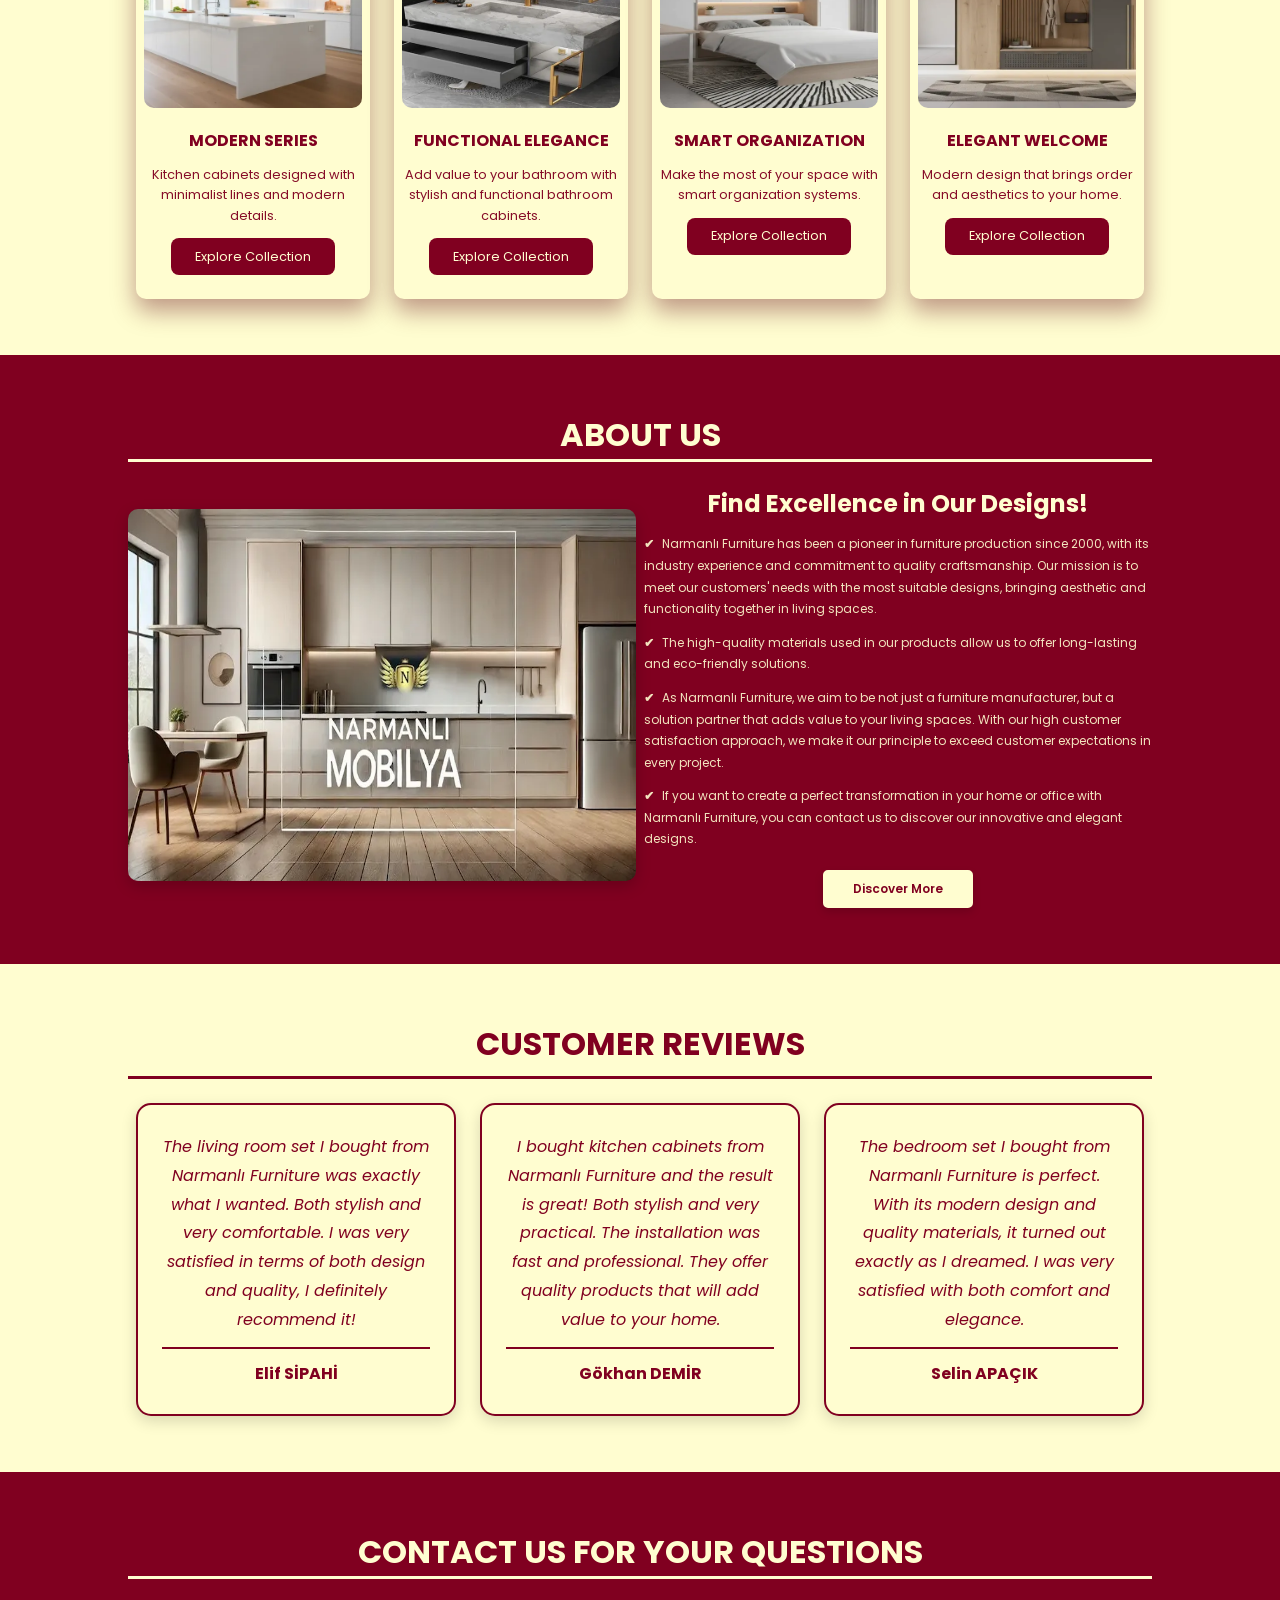
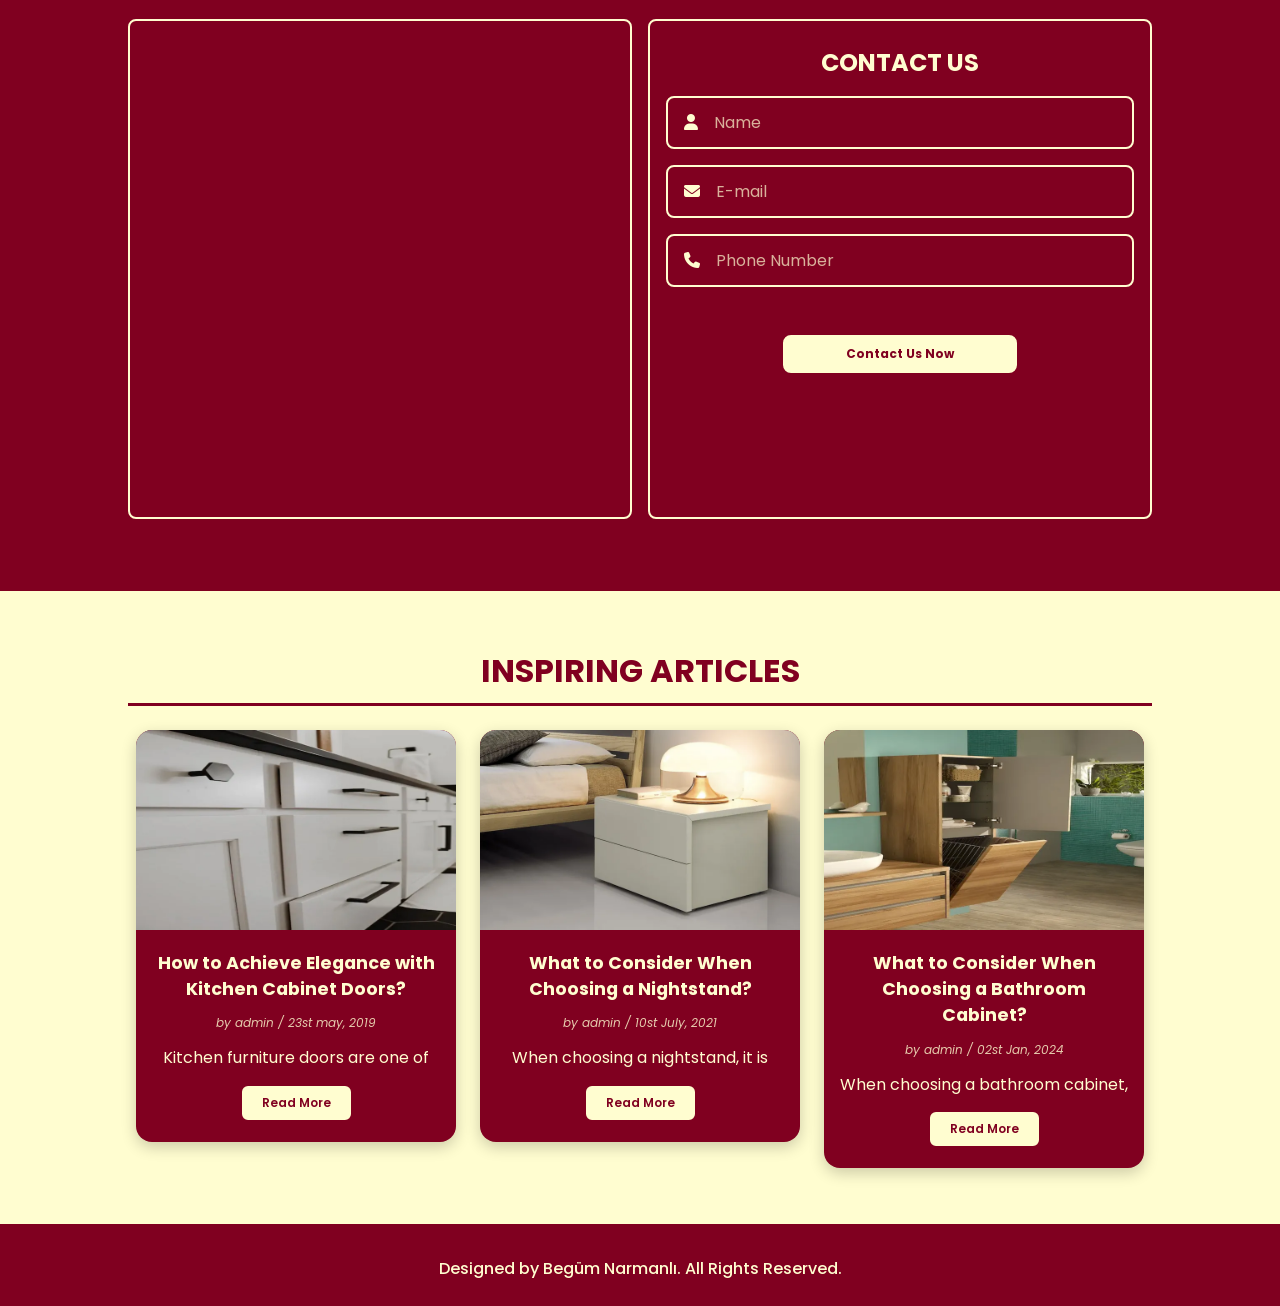
==== commit cc3bc42e: "robots.txt ve sitemap.xml eklendi, SEO güncellemeleri" ====
--- a/index.html
+++ b/index.html
@@ -4,6 +4,25 @@
     <meta charset="UTF-8" />
     <meta http-equiv="X-UA-Compatible" content="IE=edge" />
     <meta name="viewport" content="width=device-width, initial-scale=1.0" />
+    <meta
+      name="description"
+      content="Narmanlı Mobilya - Antalya'da mutfak, banyo, vestiyer, kitaplık ve yatak odası mobilyaları. Komodin, şifonyer ve özel tasarım tüm ahşap imalatı atölyemizde."
+    />
+    <script type="application/ld+json">
+      {
+        "@context": "https://schema.org",
+        "@type": "FurnitureStore",
+        "name": "Narmanlı Mobilya",
+        "address": {
+          "@type": "PostalAddress",
+          "addressLocality": "Antalya",
+          "addressCountry": "TR"
+        },
+        "url": "https://narmanlimobilya.com",
+        "telephone": "+905057379043",
+        "description": "Antalya mobilya imalatı, özel tasarım mutfak ve banyo dolapları."
+      }
+    </script>
     <link rel="preconnect" href="https://fonts.googleapis.com" />
     <link rel="preconnect" href="https://fonts.gstatic.com" crossorigin />
     <link
@@ -118,7 +137,7 @@
         </div>
 
         <a
-          href="https://wa.me/905057379044"
+          href="https://wa.me/905057379043"
           target="_blank"
           rel="noopener"
           class="whatsapp-btn whatsapp-mobile"
@@ -169,7 +188,7 @@
         </div>
         <div id="menu-btn" class="fas fa-bars"></div>
         <a
-          href="https://wa.me/905057379044"
+          href="https://wa.me/905057379043"
           target="_blank"
           rel="noopener"
           class="whatsapp-btn whatsapp-desktop"
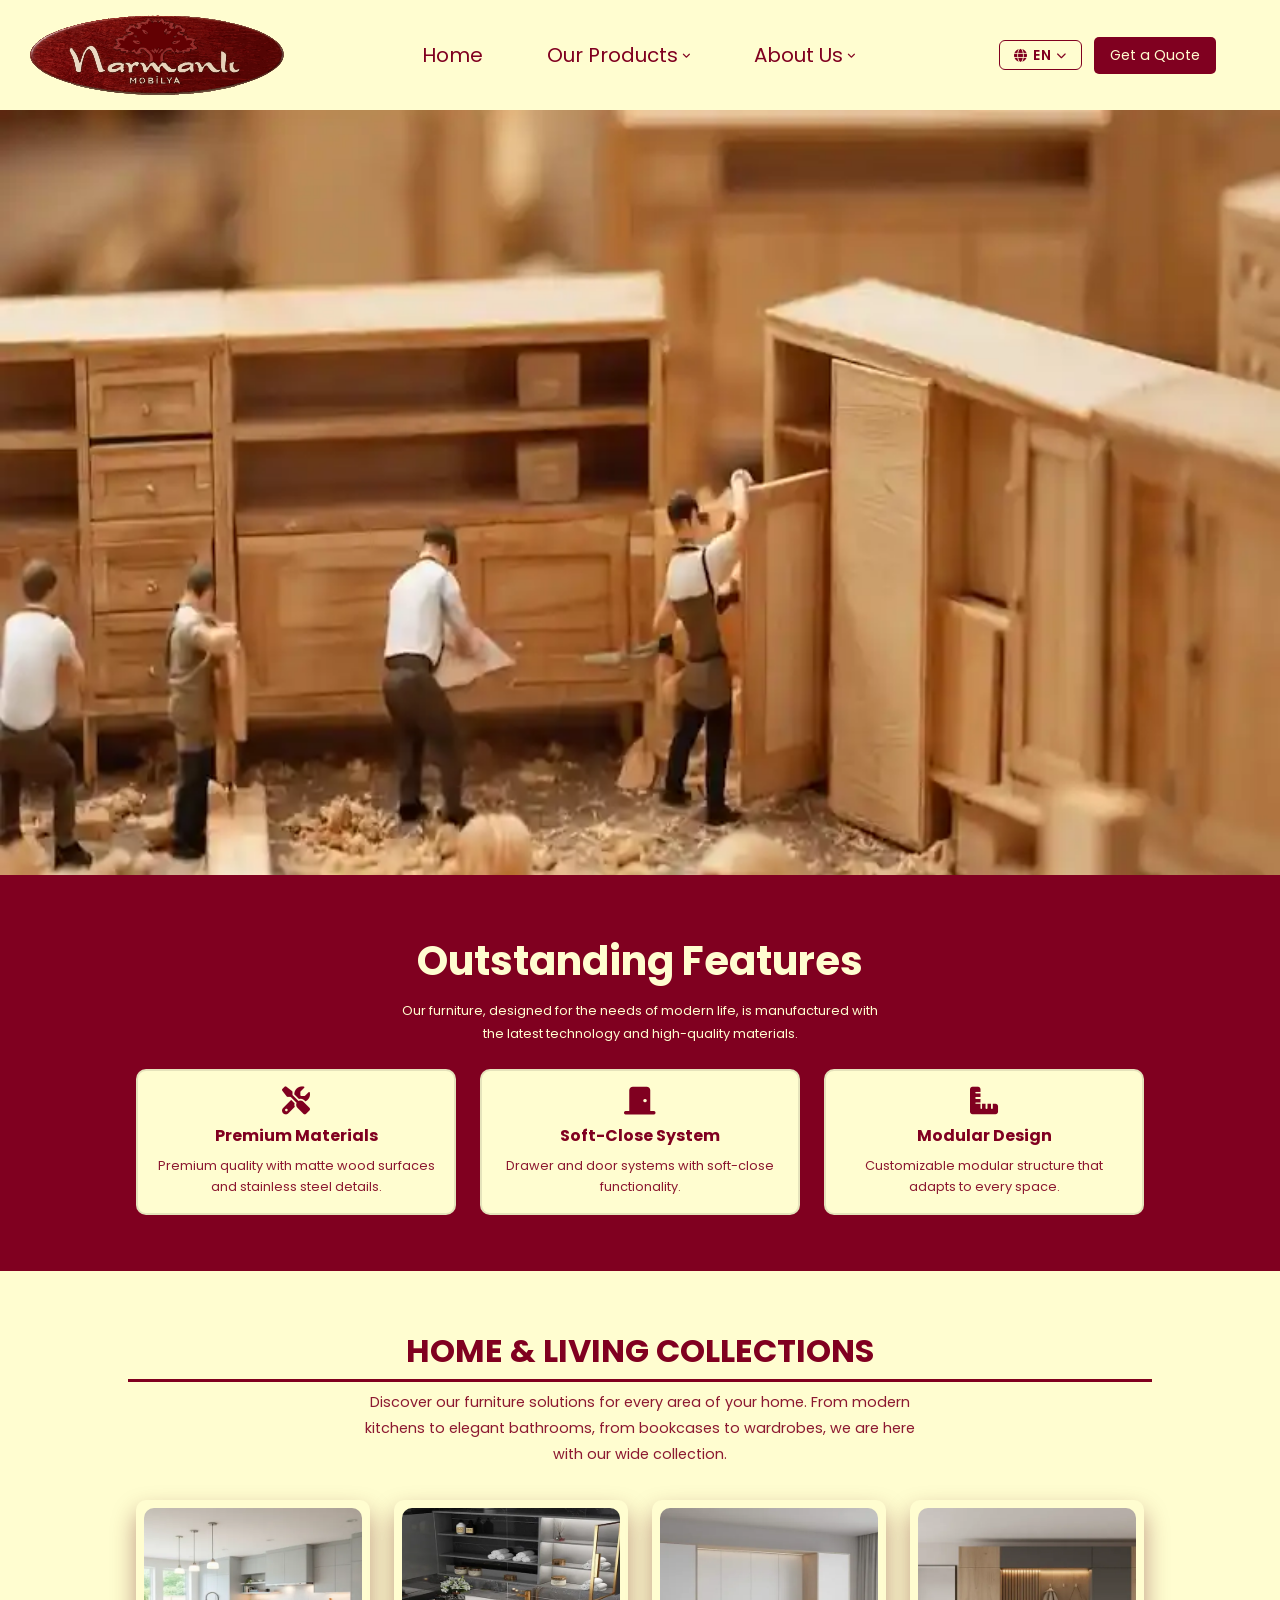
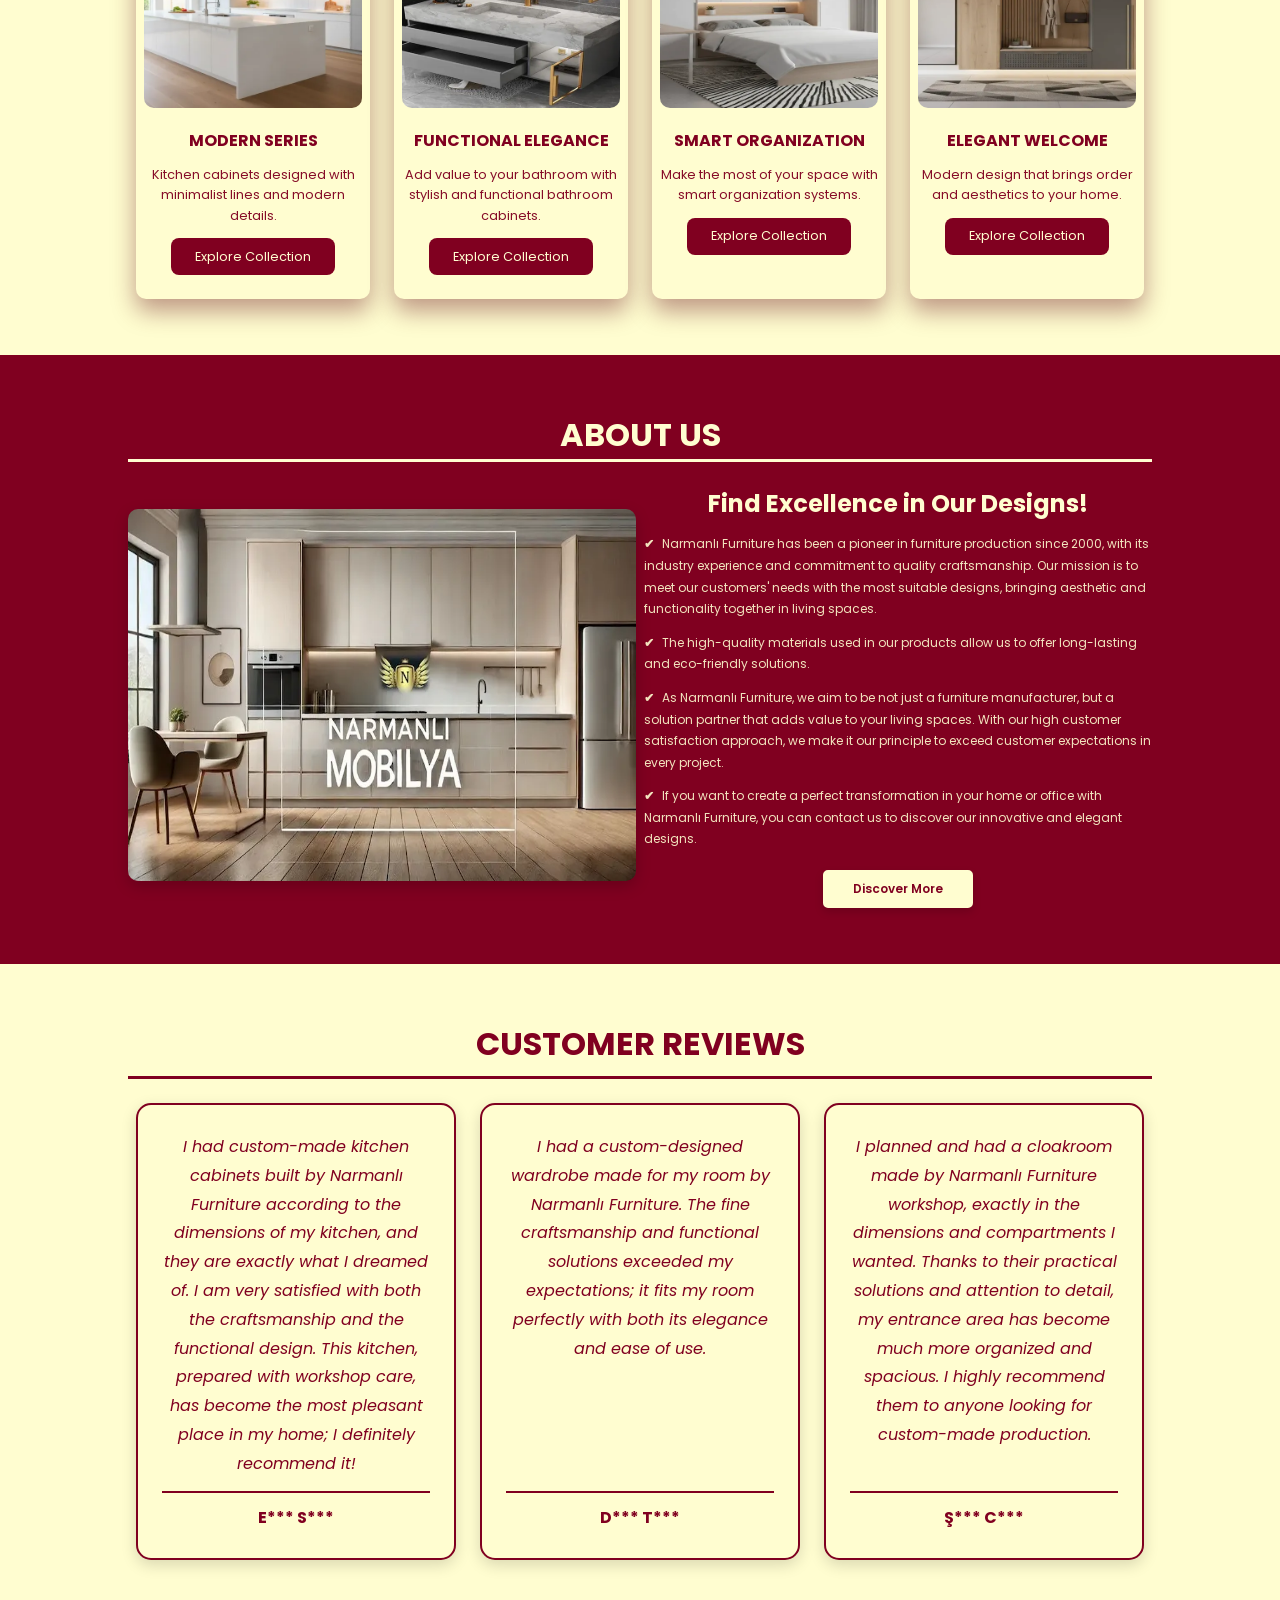
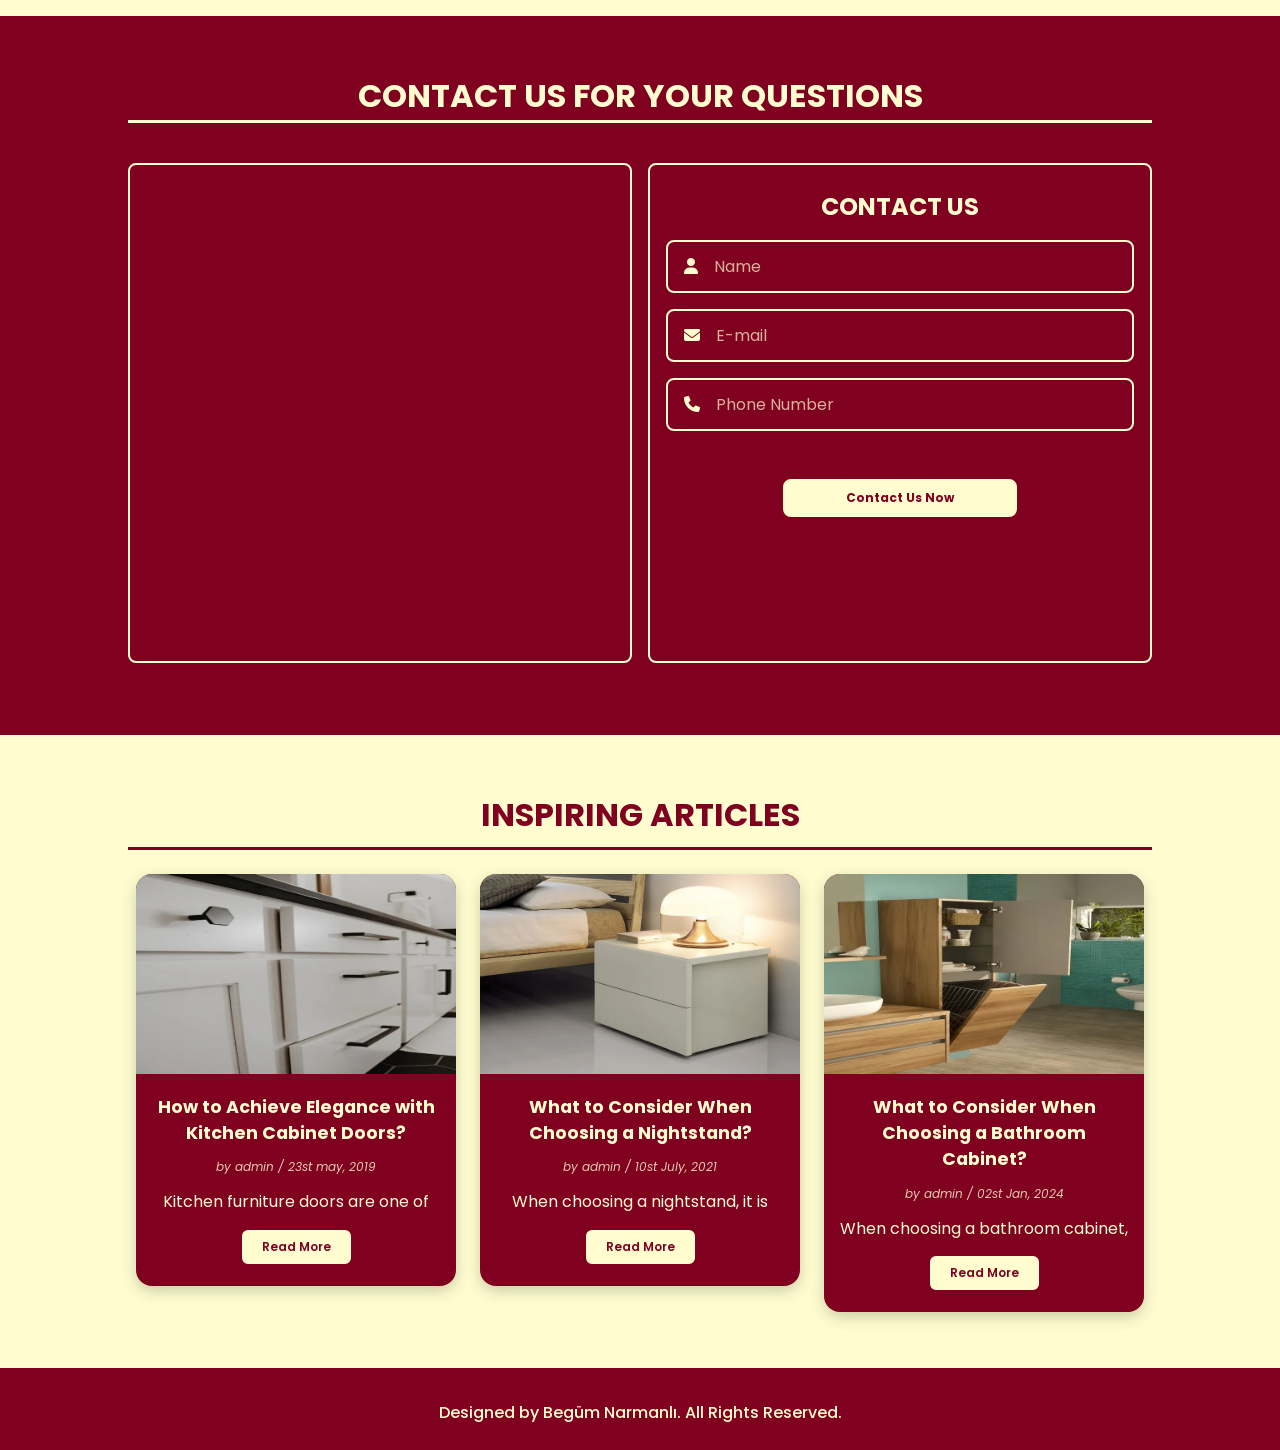
==== commit 5390538e: "Seo ayarları yapıldı." ====
--- a/index.html
+++ b/index.html
@@ -413,27 +413,31 @@
       <div class="box-container">
         <div class="box">
           <p data-i18n="review1">
-            Narmanlı Mobilya'dan aldığım oturma odası takımı tam istediğim gibi
-            oldu. Hem şık hem de çok rahat. Hem tasarım hem de kalite açısından
-            çok memnun kaldım, kesinlikle tavsiye ederim!
-          </p>
-          <h3>Elif SİPAHİ</h3>
+            Mutfak alanımın ölçülerine göre tam hayalimdeki dolapları Narmanlı
+            Mobilya'ya yaptırdım. Hem işçilik kalitesinden hem de fonksiyonel
+            tasarımından çok memnun kaldım. Atölye özeniyle hazırlanan bu
+            mutfak, evimin en keyifli yeri oldu; kesinlikle tavsiye ederim.
+          </p>
+          <h3>E*** S***</h3>
         </div>
         <div class="box">
           <p data-i18n="review2">
-            Narmanlı Mobilya'dan mutfak dolapları aldım ve sonuç harika! Hem şık
-            hem de çok kullanışlı. Kurulum hızlı ve profesyoneldi. Evinize değer
-            katacak kaliteli ürünler sunuyorlar.
-          </p>
-          <h3>Gökhan DEMİR</h3>
+            Narmanlı Mobilya'ya odam için özel tasarım bir gardırop yaptırdım.
+            Mobilyadaki ince ustalık ve fonksiyonel çözümler beklentimin çok
+            üzerinde oldu; hem şıklığı hem de kullanım kolaylığıyla odama
+            mükemmel uyum sağladı.
+          </p>
+          <h3>D*** T***</h3>
         </div>
         <div class="box">
           <p data-i18n="review3">
-            Narmanlı Mobilya'dan aldığım yatak odası takımı mükemmel. Modern
-            tasarımı ve kaliteli malzemeleri ile hayalimdeki gibi oldu. Hem
-            kullanım rahatlığı hem de şıklığıyla çok memnun kaldım.
-          </p>
-          <h3>Selin APAÇIK</h3>
+            Antrem için tam istediğim ölçülerde ve bölmelerde bir vestiyer
+            planlayıp yaptırdım. Narmanlı Mobilya atölyesinin sunduğu pratik
+            çözümler ve detaylardaki özen sayesinde giriş alanım çok daha
+            düzenli ve ferah hale geldi. Sipariş üzerine üretim yaptırmak
+            isteyenlere gönül rahatlığıyla öneririm.
+          </p>
+          <h3>Ş*** C***</h3>
         </div>
       </div>
     </section>
--- a/styles/style.css
+++ b/styles/style.css
@@ -133,8 +133,8 @@
 }
 
 .header .logo img {
-  width: 130px !important;
-  height: 50px !important;
+  width: 150px !important;
+  height: 65px !important;
   display: block;
   object-fit: contain;
 }
@@ -703,7 +703,10 @@
   padding: 2rem 2.5rem;
   background-color: var(--black-color);
   border-radius: 15px;
-  height: fit-content;
+  height: auto;
+  display: flex;
+  flex-direction: column;
+  justify-content: space-between;
   box-shadow: 0 5px 15px rgba(0, 0, 0, 0.15);
   transition:
     transform 0.3s ease,
@@ -1040,8 +1043,8 @@
   }
 
   .header .logo img {
-    width: 200px !important;
-    height: 75px !important;
+    width: 240px !important;
+    height: 90px !important;
   }
 
   .lang-switcher-wrapper {
@@ -1340,7 +1343,7 @@
   }
 
   .header .logo img {
-    width: 250px !important;
+    width: 260px !important;
     height: 100px !important;
   }
 
@@ -1510,6 +1513,7 @@
   .review .box-container {
     display: flex;
     flex-direction: row;
+    align-items: stretch;
     gap: 3rem;
     max-width: none;
   }
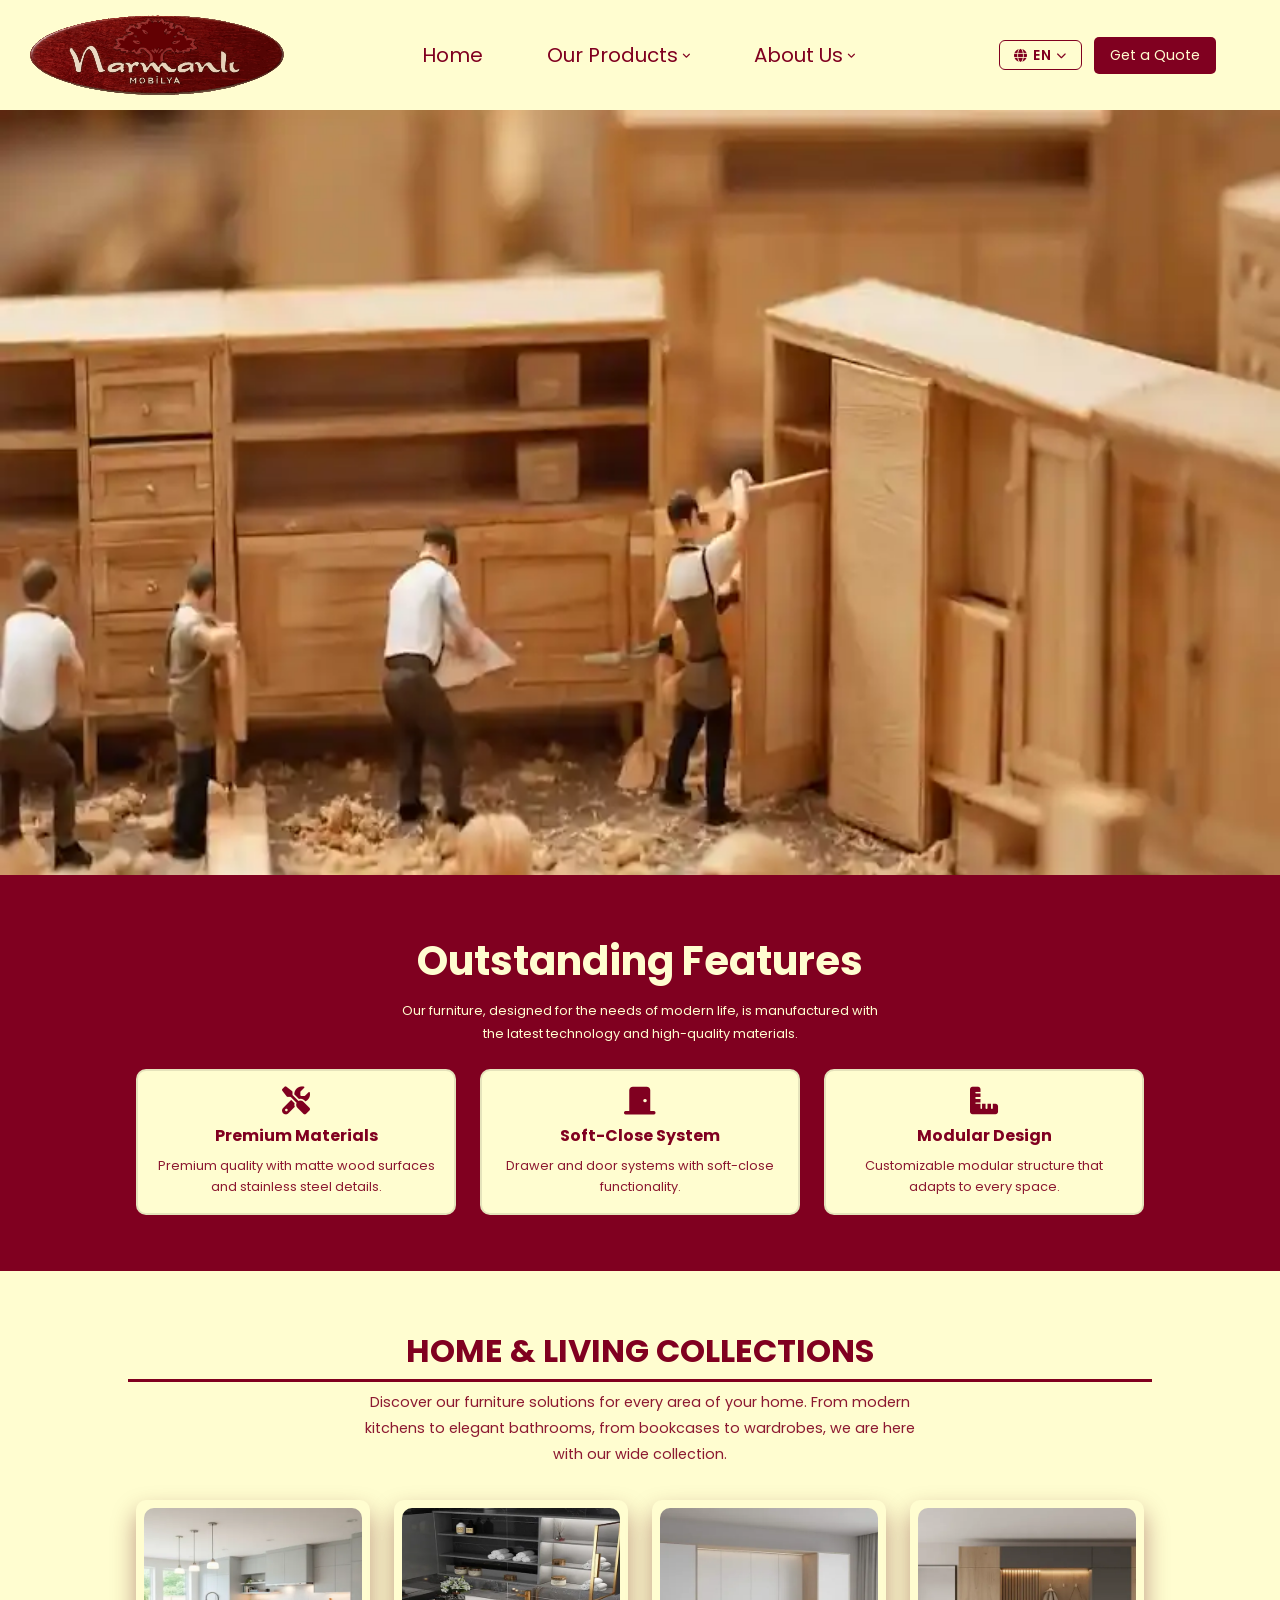
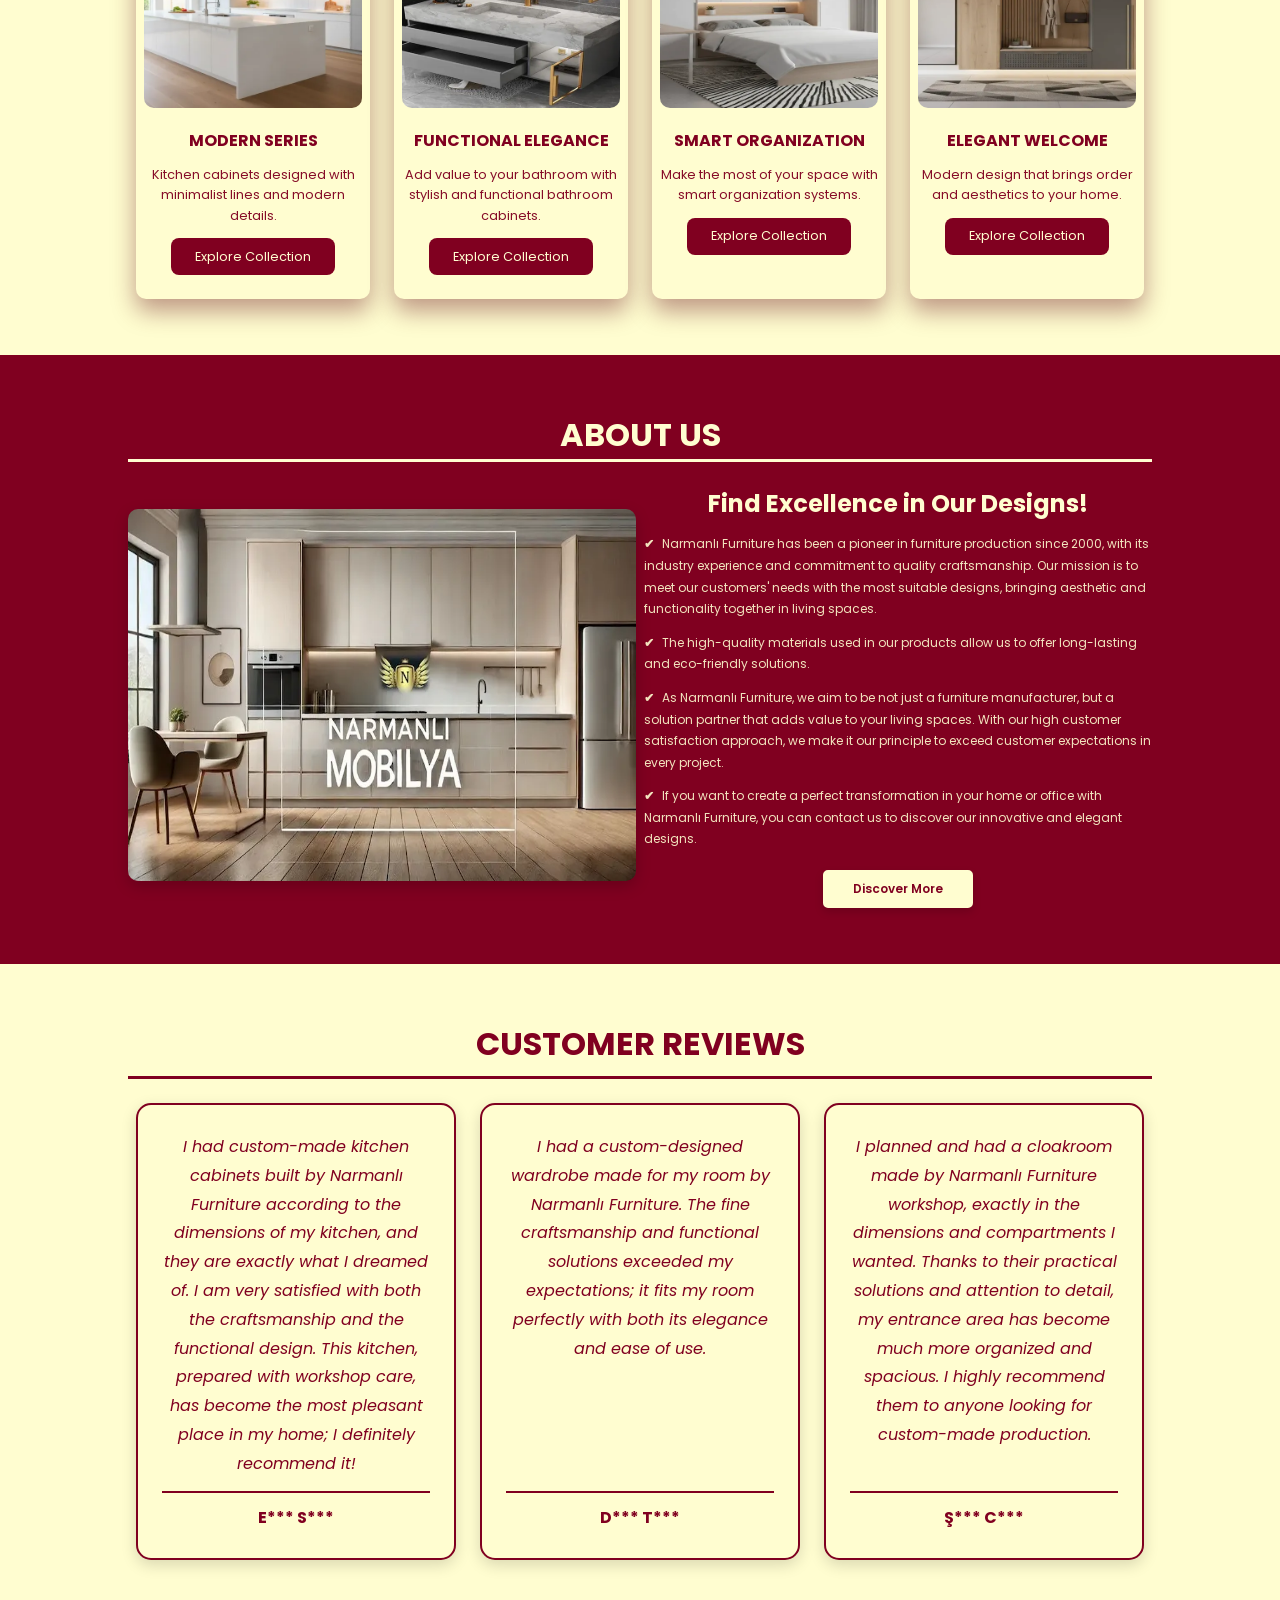
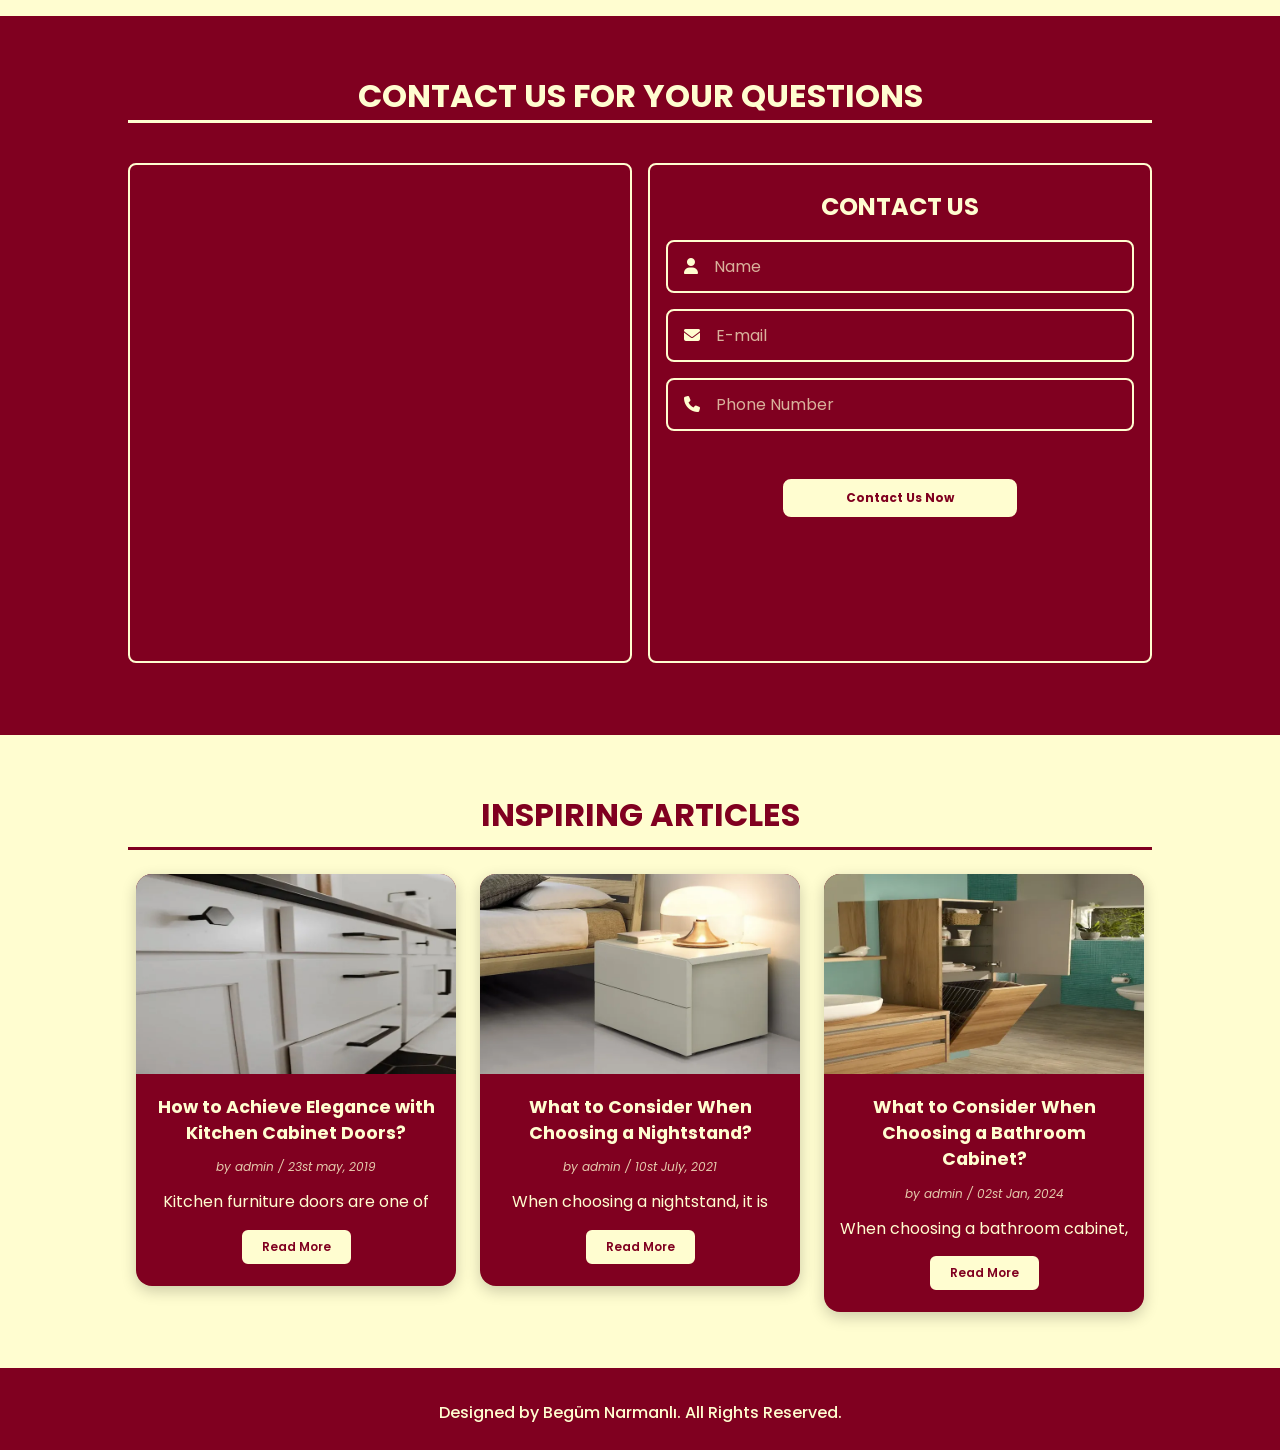
==== commit a568b1f5: "canonical tag eklendi." ====
--- a/index.html
+++ b/index.html
@@ -18,11 +18,12 @@
           "addressLocality": "Antalya",
           "addressCountry": "TR"
         },
-        "url": "https://narmanlimobilya.com",
+        "url": "https://narmanlimobilya.com.tr",
         "telephone": "+905057379043",
         "description": "Antalya mobilya imalatı, özel tasarım mutfak ve banyo dolapları."
       }
     </script>
+    <link rel="canonical" href="https://narmanlimobilya.com.tr/" />
     <link rel="preconnect" href="https://fonts.googleapis.com" />
     <link rel="preconnect" href="https://fonts.gstatic.com" crossorigin />
     <link
@@ -93,7 +94,7 @@
               >
             </li>
             <li>
-              <a href="products-gardırop.html#gardirob" data-i18n="nav-gardırop"
+              <a href="products-gardırop.html#gardirop" data-i18n="nav-gardırop"
                 >GARDIROP</a
               >
             </li>
